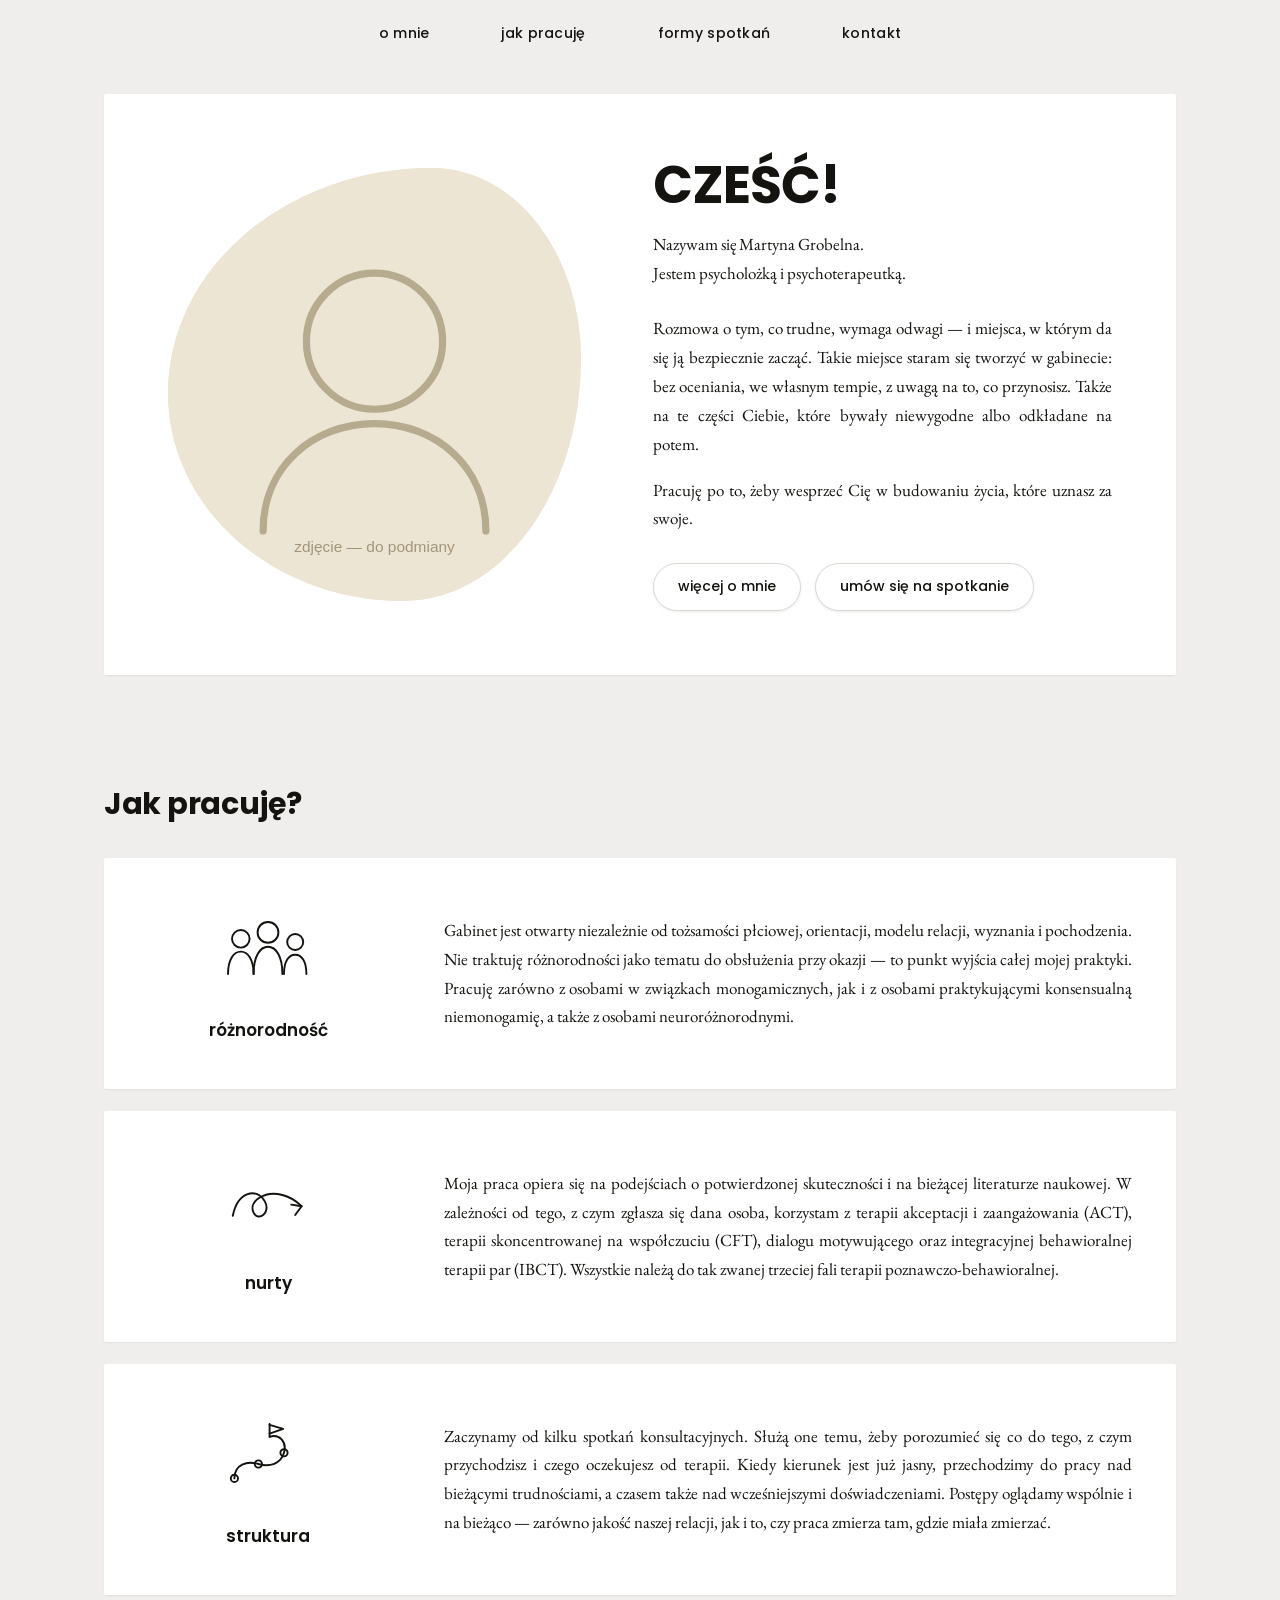
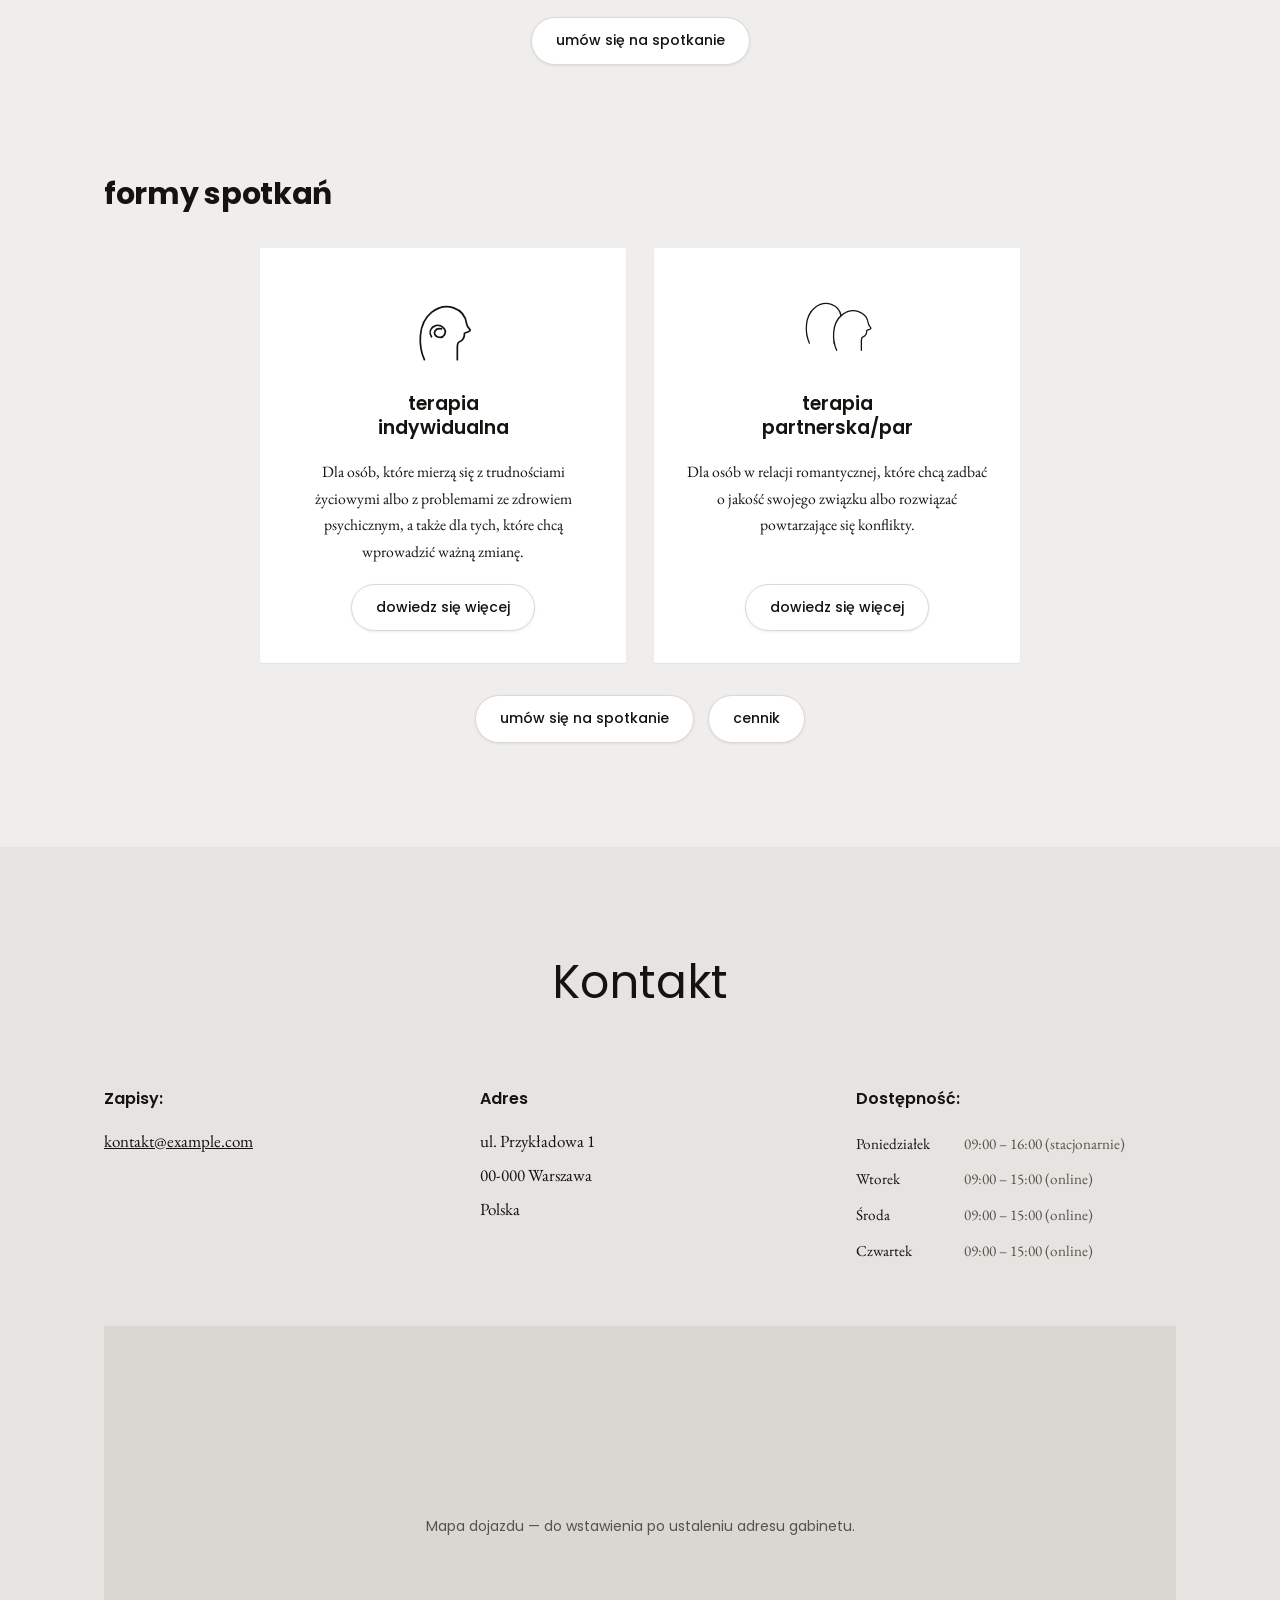
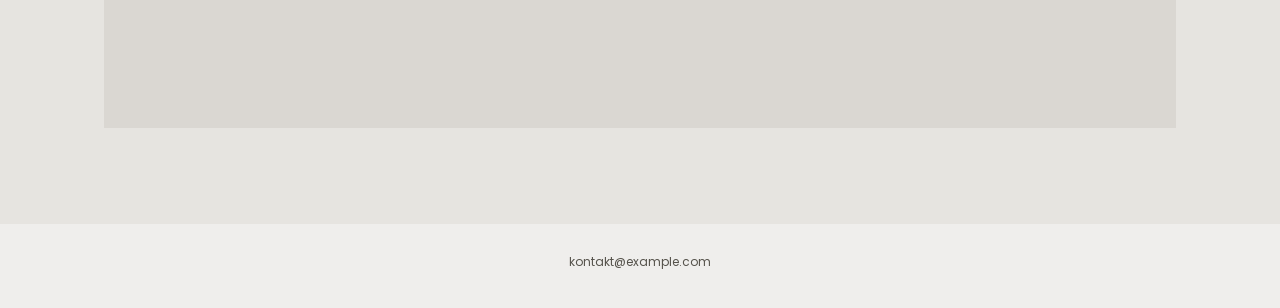
==== index.html @ 2f9db7d2 "Strona wizytówka gabinetu: szkielet na GitHub Pages Statyczny HTML i CSS, bez builda i bez zależnośc" ====
<!doctype html>
<html lang="pl">
<head>
<meta charset="utf-8">
<meta name="viewport" content="width=device-width, initial-scale=1">
<title>Martyna Grobelna — psychoterapia</title>
<meta name="description" content="Gabinet psychoterapii. Terapia indywidualna i terapia par — Warszawa oraz spotkania online.">
<meta property="og:type" content="website">
<meta property="og:title" content="Martyna Grobelna — psychoterapia">
<meta property="og:description" content="Terapia indywidualna i terapia par — stacjonarnie i online.">
<meta property="og:image" content="assets/portret.svg">
<meta property="og:locale" content="pl_PL">
<link rel="icon" href="assets/favicon.svg" type="image/svg+xml">
<link rel="stylesheet" href="assets/fonty.css">
<link rel="stylesheet" href="styl.css">
</head>
<body>

<a class="skip" href="#tresc">Przejdź do treści</a>

<header class="pasek">
  <nav class="pasek__wnetrze" aria-label="Główne">
    <ul class="menu">
      <li><a href="o-mnie.html">o mnie</a></li>
      <li><a href="#jak-pracuje">jak pracuję</a></li>
      <li><a href="#formy-spotkan">formy spotkań</a></li>
      <li><a href="#kontakt">kontakt</a></li>
    </ul>
  </nav>
</header>

<main id="tresc">

  <!-- ====================== HERO ====================== -->
  <div class="obszar">
    <section class="karta hero">
      <div class="hero__portret">
        <!-- ZDJĘCIE: podmień assets/portret.svg na assets/portret.jpg i popraw ścieżkę. -->
        <img src="assets/portret.svg" alt="Portret — Martyna Grobelna" width="400" height="420">
      </div>
      <div>
        <h1 class="hero__tytul">CZEŚĆ!</h1>
        <!-- TEKST ZASTĘPCZY — do podmiany na własny. -->
        <p class="hero__lead">
          Nazywam się Martyna Grobelna.<br>
          Jestem psycholożką i psychoterapeutką.
        </p>
        <div class="proza">
          <p>
            Rozmowa o tym, co trudne, wymaga odwagi — i miejsca, w którym da się ją
            bezpiecznie zacząć. Takie miejsce staram się tworzyć w gabinecie: bez
            oceniania, we własnym tempie, z uwagą na to, co przynosisz. Także na te
            części Ciebie, które bywały niewygodne albo odkładane na potem.
          </p>
          <p>
            Pracuję po to, żeby wesprzeć Cię w budowaniu życia, które uznasz za swoje.
          </p>
        </div>
        <div class="przyciski">
          <a class="przycisk" href="o-mnie.html">więcej o mnie</a>
          <a class="przycisk" href="#kontakt">umów się na spotkanie</a>
        </div>
      </div>
    </section>
  </div>

  <!-- ====================== JAK PRACUJĘ ====================== -->
  <section class="sekcja obszar" id="jak-pracuje">
    <h2 class="sekcja__tytul">Jak pracuję?</h2>

    <article class="karta filar">
      <div class="filar__godlo">
        <svg viewBox="0 0 120 120" fill="none" stroke="currentColor" stroke-width="2.4"
             stroke-linecap="round" stroke-linejoin="round" aria-hidden="true">
          <circle cx="26" cy="46" r="11"/>
          <path d="M10 90C10 72 17 62 26 62s16 10 16 28"/>
          <circle cx="60" cy="38" r="13"/>
          <path d="M42 90C42 68 50 56 60 56s18 12 18 34"/>
          <circle cx="94" cy="50" r="10"/>
          <path d="M80 90C80 74 86 66 94 66s14 8 14 24"/>
        </svg>
        <span class="filar__nazwa">różnorodność</span>
      </div>
      <div class="proza">
        <!-- TEKST ZASTĘPCZY. -->
        <p>
          Gabinet jest otwarty niezależnie od tożsamości płciowej, orientacji,
          modelu relacji, wyznania i pochodzenia. Nie traktuję różnorodności jako
          tematu do obsłużenia przy okazji — to punkt wyjścia całej mojej praktyki.
          Pracuję zarówno z osobami w związkach monogamicznych, jak i z osobami
          praktykującymi konsensualną niemonogamię, a także z osobami
          neuroróżnorodnymi.
        </p>
      </div>
    </article>

    <article class="karta filar">
      <div class="filar__godlo">
        <svg viewBox="0 0 120 120" fill="none" stroke="currentColor" stroke-width="2.4"
             stroke-linecap="round" stroke-linejoin="round" aria-hidden="true">
          <path d="M16 76C22 46 46 40 56 58c8 14-8 26-14 14-7-14 14-28 36-22 12 3 18 8 24 14"/>
          <path d="M102 64 89 62M102 64l-8 11"/>
        </svg>
        <span class="filar__nazwa">nurty</span>
      </div>
      <div class="proza">
        <!-- TEKST ZASTĘPCZY. -->
        <p>
          Moja praca opiera się na podejściach o potwierdzonej skuteczności i na
          bieżącej literaturze naukowej. W zależności od tego, z czym zgłasza się
          dana osoba, korzystam z terapii akceptacji i zaangażowania (ACT), terapii
          skoncentrowanej na współczuciu (CFT), dialogu motywującego oraz
          integracyjnej behawioralnej terapii par (IBCT). Wszystkie należą do tak
          zwanej trzeciej fali terapii poznawczo-behawioralnej.
        </p>
      </div>
    </article>

    <article class="karta filar">
      <div class="filar__godlo">
        <svg viewBox="0 0 120 120" fill="none" stroke="currentColor" stroke-width="2.4"
             stroke-linecap="round" stroke-linejoin="round" aria-hidden="true">
          <path d="M18 88c0-18 16-22 30-18s28 0 32-14c4-14-6-24-18-20"/>
          <circle cx="18" cy="88" r="4.5"/>
          <circle cx="48" cy="70" r="4.5"/>
          <circle cx="80" cy="56" r="4.5"/>
          <path d="M62 36V20"/>
          <path d="M62 21l17 5-17 6"/>
        </svg>
        <span class="filar__nazwa">struktura</span>
      </div>
      <div class="proza">
        <!-- TEKST ZASTĘPCZY. -->
        <p>
          Zaczynamy od kilku spotkań konsultacyjnych. Służą one temu, żeby
          porozumieć się co do tego, z czym przychodzisz i czego oczekujesz od
          terapii. Kiedy kierunek jest już jasny, przechodzimy do pracy nad
          bieżącymi trudnościami, a czasem także nad wcześniejszymi
          doświadczeniami. Postępy oglądamy wspólnie i na bieżąco — zarówno jakość
          naszej relacji, jak i to, czy praca zmierza tam, gdzie miała zmierzać.
        </p>
      </div>
    </article>

    <div class="przyciski przyciski--srodek">
      <a class="przycisk" href="#kontakt">umów się na spotkanie</a>
    </div>
  </section>

  <!-- ====================== FORMY SPOTKAŃ ====================== -->
  <section class="sekcja obszar" id="formy-spotkan">
    <h2 class="sekcja__tytul">formy spotkań</h2>

    <div class="formy">
      <article class="karta forma">
        <svg viewBox="0 0 120 120" fill="none" stroke="currentColor" stroke-width="2.4"
             stroke-linecap="round" stroke-linejoin="round" aria-hidden="true">
          <path d="M34 100c-8-18-10-50 10-66s46-6 49 16c1 6 5 7 5 9s-6 3-8 4c0 6-2 10-7 12-3 1-3 4-3 8v17"/>
          <path d="M44 68c-7-11 7-21 16-13 7 6 1 17-8 13-7-3-4-13 6-11"/>
        </svg>
        <h3 class="forma__nazwa">terapia<br>indywidualna</h3>
        <!-- TEKST ZASTĘPCZY. -->
        <p>
          Dla osób, które mierzą się z trudnościami życiowymi albo z problemami
          ze zdrowiem psychicznym, a także dla tych, które chcą wprowadzić ważną
          zmianę.
        </p>
        <a class="przycisk" href="terapia-indywidualna.html">dowiedz się więcej</a>
      </article>

      <article class="karta forma">
        <svg viewBox="0 0 120 120" fill="none" stroke="currentColor" stroke-width="2.4"
             stroke-linecap="round" stroke-linejoin="round" aria-hidden="true">
          <g transform="translate(-4,2) scale(.75)">
            <path d="M34 100c-8-18-10-50 10-66s46-6 49 16c1 6 5 7 5 9s-6 3-8 4c0 6-2 10-7 12-3 1-3 4-3 8v17"/>
          </g>
          <g transform="translate(34,12) scale(.75)">
            <path d="M34 100c-8-18-10-50 10-66s46-6 49 16c1 6 5 7 5 9s-6 3-8 4c0 6-2 10-7 12-3 1-3 4-3 8v17" fill="var(--karta)"/>
          </g>
        </svg>
        <h3 class="forma__nazwa">terapia<br>partnerska/par</h3>
        <!-- TEKST ZASTĘPCZY. -->
        <p>
          Dla osób w relacji romantycznej, które chcą zadbać o jakość swojego
          związku albo rozwiązać powtarzające się konflikty.
        </p>
        <a class="przycisk" href="terapia-partnerska.html">dowiedz się więcej</a>
      </article>
    </div>

    <div class="przyciski przyciski--srodek" style="margin-top:32px">
      <a class="przycisk" href="#kontakt">umów się na spotkanie</a>
      <a class="przycisk" href="cennik.html">cennik</a>
    </div>
  </section>

  <!-- ====================== KONTAKT ====================== -->
  <section class="kontakt" id="kontakt">
    <div class="obszar">
      <h2 class="kontakt__tytul">Kontakt</h2>

      <div class="kontakt__siatka">
        <div class="kontakt__blok">
          <h3 class="kontakt__naglowek">Zapisy:</h3>
          <!-- DANE ZASTĘPCZE — podmień adres. -->
          <p><a href="mailto:kontakt@example.com">kontakt@example.com</a></p>
        </div>

        <div class="kontakt__blok">
          <h3 class="kontakt__naglowek">Adres</h3>
          <!-- DANE ZASTĘPCZE — podmień adres gabinetu. -->
          <p>ul. Przykładowa 1</p>
          <p>00-000 Warszawa</p>
          <p>Polska</p>
        </div>

        <div class="kontakt__blok">
          <h3 class="kontakt__naglowek">Dostępność:</h3>
          <!-- DANE ZASTĘPCZE — podmień godziny. -->
          <table class="godziny">
            <tbody>
              <tr><th scope="row">Poniedziałek</th><td>09:00 – 16:00 (stacjonarnie)</td></tr>
              <tr><th scope="row">Wtorek</th><td>09:00 – 15:00 (online)</td></tr>
              <tr><th scope="row">Środa</th><td>09:00 – 15:00 (online)</td></tr>
              <tr><th scope="row">Czwartek</th><td>09:00 – 15:00 (online)</td></tr>
            </tbody>
          </table>
        </div>
      </div>

      <!--
        MAPA. Świadomie pusta: osadzenie Google Maps wciąga skrypty śledzące
        i wymaga prawdziwego adresu. Gdy adres będzie znany, wstaw tutaj iframe
        z „Udostępnij → Umieść mapę" i skasuj zastępczy tekst poniżej.
      -->
      <div class="mapa">Mapa dojazdu — do wstawienia po ustaleniu adresu gabinetu.</div>
    </div>
  </section>

</main>

<footer class="stopka">
  <a href="mailto:kontakt@example.com">kontakt@example.com</a>
</footer>

</body>
</html>
---- assets/fonty.css ----
/* ==========================================================================
   Kroje pisma serwowane z tego repozytorium, nie z CDN-u Google.
   Powód: wczytanie fontu z fonts.gstatic.com wysyła adres IP każdej osoby
   odwiedzającej stronę na serwery Google — przy stronie gabinetu
   psychoterapii to zbędne przetwarzanie danych.

   Plik jest GENEROWANY. Żeby odświeżyć kroje, uruchom ponownie skrypt
   opisany w README (sekcja „Kroje pisma"). Ręcznych zmian nie wprowadzaj.

   Licencja obu rodzin: SIL Open Font License 1.1 — wolno je hostować
   u siebie, także komercyjnie.
   ========================================================================== */

/* EB Garamond 400 kursywa — latin-ext */
@font-face {
  font-family: "EB Garamond";
  font-style: italic;
  font-weight: 400;
  font-display: swap;
  src: url("fonty/eb-garamond-400-italic-latin-ext.woff2") format("woff2");
  unicode-range: U+0100-02BA, U+02BD-02C5, U+02C7-02CC, U+02CE-02D7, U+02DD-02FF, U+0304, U+0308, U+0329, U+1D00-1DBF, U+1E00-1E9F, U+1EF2-1EFF, U+2020, U+20A0-20AB, U+20AD-20C0, U+2113, U+2C60-2C7F, U+A720-A7FF;
}

/* EB Garamond 400 kursywa — latin */
@font-face {
  font-family: "EB Garamond";
  font-style: italic;
  font-weight: 400;
  font-display: swap;
  src: url("fonty/eb-garamond-400-italic-latin.woff2") format("woff2");
  unicode-range: U+0000-00FF, U+0131, U+0152-0153, U+02BB-02BC, U+02C6, U+02DA, U+02DC, U+0304, U+0308, U+0329, U+2000-206F, U+20AC, U+2122, U+2191, U+2193, U+2212, U+2215, U+FEFF, U+FFFD;
}

/* EB Garamond 400 — latin-ext */
@font-face {
  font-family: "EB Garamond";
  font-style: normal;
  font-weight: 400;
  font-display: swap;
  src: url("fonty/eb-garamond-400-latin-ext.woff2") format("woff2");
  unicode-range: U+0100-02BA, U+02BD-02C5, U+02C7-02CC, U+02CE-02D7, U+02DD-02FF, U+0304, U+0308, U+0329, U+1D00-1DBF, U+1E00-1E9F, U+1EF2-1EFF, U+2020, U+20A0-20AB, U+20AD-20C0, U+2113, U+2C60-2C7F, U+A720-A7FF;
}

/* EB Garamond 400 — latin */
@font-face {
  font-family: "EB Garamond";
  font-style: normal;
  font-weight: 400;
  font-display: swap;
  src: url("fonty/eb-garamond-400-latin.woff2") format("woff2");
  unicode-range: U+0000-00FF, U+0131, U+0152-0153, U+02BB-02BC, U+02C6, U+02DA, U+02DC, U+0304, U+0308, U+0329, U+2000-206F, U+20AC, U+2122, U+2191, U+2193, U+2212, U+2215, U+FEFF, U+FFFD;
}

/* EB Garamond 500 — latin-ext */
@font-face {
  font-family: "EB Garamond";
  font-style: normal;
  font-weight: 500;
  font-display: swap;
  src: url("fonty/eb-garamond-500-latin-ext.woff2") format("woff2");
  unicode-range: U+0100-02BA, U+02BD-02C5, U+02C7-02CC, U+02CE-02D7, U+02DD-02FF, U+0304, U+0308, U+0329, U+1D00-1DBF, U+1E00-1E9F, U+1EF2-1EFF, U+2020, U+20A0-20AB, U+20AD-20C0, U+2113, U+2C60-2C7F, U+A720-A7FF;
}

/* EB Garamond 500 — latin */
@font-face {
  font-family: "EB Garamond";
  font-style: normal;
  font-weight: 500;
  font-display: swap;
  src: url("fonty/eb-garamond-500-latin.woff2") format("woff2");
  unicode-range: U+0000-00FF, U+0131, U+0152-0153, U+02BB-02BC, U+02C6, U+02DA, U+02DC, U+0304, U+0308, U+0329, U+2000-206F, U+20AC, U+2122, U+2191, U+2193, U+2212, U+2215, U+FEFF, U+FFFD;
}

/* Poppins 400 — latin-ext */
@font-face {
  font-family: "Poppins";
  font-style: normal;
  font-weight: 400;
  font-display: swap;
  src: url("fonty/poppins-400-latin-ext.woff2") format("woff2");
  unicode-range: U+0100-02BA, U+02BD-02C5, U+02C7-02CC, U+02CE-02D7, U+02DD-02FF, U+0304, U+0308, U+0329, U+1D00-1DBF, U+1E00-1E9F, U+1EF2-1EFF, U+2020, U+20A0-20AB, U+20AD-20C0, U+2113, U+2C60-2C7F, U+A720-A7FF;
}

/* Poppins 400 — latin */
@font-face {
  font-family: "Poppins";
  font-style: normal;
  font-weight: 400;
  font-display: swap;
  src: url("fonty/poppins-400-latin.woff2") format("woff2");
  unicode-range: U+0000-00FF, U+0131, U+0152-0153, U+02BB-02BC, U+02C6, U+02DA, U+02DC, U+0304, U+0308, U+0329, U+2000-206F, U+20AC, U+2122, U+2191, U+2193, U+2212, U+2215, U+FEFF, U+FFFD;
}

/* Poppins 500 — latin-ext */
@font-face {
  font-family: "Poppins";
  font-style: normal;
  font-weight: 500;
  font-display: swap;
  src: url("fonty/poppins-500-latin-ext.woff2") format("woff2");
  unicode-range: U+0100-02BA, U+02BD-02C5, U+02C7-02CC, U+02CE-02D7, U+02DD-02FF, U+0304, U+0308, U+0329, U+1D00-1DBF, U+1E00-1E9F, U+1EF2-1EFF, U+2020, U+20A0-20AB, U+20AD-20C0, U+2113, U+2C60-2C7F, U+A720-A7FF;
}

/* Poppins 500 — latin */
@font-face {
  font-family: "Poppins";
  font-style: normal;
  font-weight: 500;
  font-display: swap;
  src: url("fonty/poppins-500-latin.woff2") format("woff2");
  unicode-range: U+0000-00FF, U+0131, U+0152-0153, U+02BB-02BC, U+02C6, U+02DA, U+02DC, U+0304, U+0308, U+0329, U+2000-206F, U+20AC, U+2122, U+2191, U+2193, U+2212, U+2215, U+FEFF, U+FFFD;
}

/* Poppins 600 — latin-ext */
@font-face {
  font-family: "Poppins";
  font-style: normal;
  font-weight: 600;
  font-display: swap;
  src: url("fonty/poppins-600-latin-ext.woff2") format("woff2");
  unicode-range: U+0100-02BA, U+02BD-02C5, U+02C7-02CC, U+02CE-02D7, U+02DD-02FF, U+0304, U+0308, U+0329, U+1D00-1DBF, U+1E00-1E9F, U+1EF2-1EFF, U+2020, U+20A0-20AB, U+20AD-20C0, U+2113, U+2C60-2C7F, U+A720-A7FF;
}

/* Poppins 600 — latin */
@font-face {
  font-family: "Poppins";
  font-style: normal;
  font-weight: 600;
  font-display: swap;
  src: url("fonty/poppins-600-latin.woff2") format("woff2");
  unicode-range: U+0000-00FF, U+0131, U+0152-0153, U+02BB-02BC, U+02C6, U+02DA, U+02DC, U+0304, U+0308, U+0329, U+2000-206F, U+20AC, U+2122, U+2191, U+2193, U+2212, U+2215, U+FEFF, U+FFFD;
}

/* Poppins 700 — latin-ext */
@font-face {
  font-family: "Poppins";
  font-style: normal;
  font-weight: 700;
  font-display: swap;
  src: url("fonty/poppins-700-latin-ext.woff2") format("woff2");
  unicode-range: U+0100-02BA, U+02BD-02C5, U+02C7-02CC, U+02CE-02D7, U+02DD-02FF, U+0304, U+0308, U+0329, U+1D00-1DBF, U+1E00-1E9F, U+1EF2-1EFF, U+2020, U+20A0-20AB, U+20AD-20C0, U+2113, U+2C60-2C7F, U+A720-A7FF;
}

/* Poppins 700 — latin */
@font-face {
  font-family: "Poppins";
  font-style: normal;
  font-weight: 700;
  font-display: swap;
  src: url("fonty/poppins-700-latin.woff2") format("woff2");
  unicode-range: U+0000-00FF, U+0131, U+0152-0153, U+02BB-02BC, U+02C6, U+02DA, U+02DC, U+0304, U+0308, U+0329, U+2000-206F, U+20AC, U+2122, U+2191, U+2193, U+2212, U+2215, U+FEFF, U+FFFD;
}
---- styl.css ----
/* ==========================================================================
   Strona gabinetu — jeden arkusz stylów dla wszystkich podstron.
   Kolory, odstępy i kroje siedzą w zmiennych na :root — podmiana motywu
   to zmiana kilku linii u góry pliku, bez szukania po całości.
   ========================================================================== */

:root {
  --tlo: #efeeec;
  --tlo-ciemniejsze: #e6e4e0;
  --karta: #ffffff;
  --tekst: #14130f;
  --tekst-miekki: #56534c;
  --kreska: #dcd9d3;
  --portret-tlo: #ece5d4;

  --szer-tresci: 1120px;
  --promien: 2px;
  --cien: 0 1px 2px rgba(20, 19, 15, .06);

  --naglowki: "Poppins", "Segoe UI", system-ui, sans-serif;
  --proza: "EB Garamond", Georgia, "Times New Roman", serif;
}

*, *::before, *::after { box-sizing: border-box; }

html { scroll-behavior: smooth; }
@media (prefers-reduced-motion: reduce) {
  html { scroll-behavior: auto; }
}

body {
  margin: 0;
  background: var(--tlo);
  color: var(--tekst);
  font-family: var(--proza);
  font-size: 17px;
  line-height: 1.7;
  -webkit-font-smoothing: antialiased;
}

img { max-width: 100%; display: block; }

a { color: inherit; }

/* Widoczny focus — obowiązkowy, bo cała nawigacja jest klikalna klawiaturą. */
a:focus-visible,
button:focus-visible {
  outline: 2px solid var(--tekst);
  outline-offset: 3px;
}

/* Skok do treści dla czytników i klawiatury. */
.skip {
  position: absolute;
  left: -9999px;
  top: 0;
  background: var(--karta);
  padding: 10px 16px;
  font-family: var(--naglowki);
  font-size: 14px;
  z-index: 100;
}
.skip:focus { left: 8px; top: 8px; }

/* ---------- pasek górny ---------- */

.pasek {
  position: sticky;
  top: 0;
  z-index: 50;
  background: rgba(239, 238, 236, .92);
  backdrop-filter: blur(8px);
  border-bottom: 1px solid transparent;
}

.pasek__wnetrze {
  max-width: var(--szer-tresci);
  margin: 0 auto;
  padding: 18px 24px;
  display: flex;
  justify-content: center;
}

.menu {
  display: flex;
  flex-wrap: wrap;
  justify-content: center;
  gap: clamp(20px, 6vw, 72px);
  list-style: none;
  margin: 0;
  padding: 0;
}

.menu a {
  font-family: var(--naglowki);
  font-size: 14px;
  font-weight: 500;
  letter-spacing: .02em;
  text-decoration: none;
  padding-bottom: 2px;
  border-bottom: 1px solid transparent;
  transition: border-color .15s ease;
}

.menu a:hover { border-bottom-color: var(--tekst); }
.menu a[aria-current="page"] { border-bottom-color: var(--tekst); }

/* ---------- wspólne ---------- */

.obszar {
  max-width: var(--szer-tresci);
  margin: 0 auto;
  padding: 0 24px;
}

.sekcja { margin: clamp(56px, 9vw, 104px) auto; }

/* Cel kotwicy schodzi spod przyklejonego paska — bez tego klik w menu
   chowa nagłówek sekcji pod paskiem. */
[id] { scroll-margin-top: 84px; }

.sekcja__tytul {
  font-family: var(--naglowki);
  font-size: clamp(22px, 3.4vw, 30px);
  font-weight: 700;
  letter-spacing: -.01em;
  margin: 0 0 28px;
}

.karta {
  background: var(--karta);
  border-radius: var(--promien);
  box-shadow: var(--cien);
}

.proza { text-align: justify; hyphens: auto; }
.proza p { margin: 0 0 1em; }
.proza p:last-child { margin-bottom: 0; }

/* ---------- przyciski ---------- */

.przyciski {
  display: flex;
  flex-wrap: wrap;
  gap: 14px;
}
.przyciski--srodek { justify-content: center; }

.przycisk {
  display: inline-block;
  font-family: var(--naglowki);
  font-size: 14px;
  font-weight: 500;
  text-decoration: none;
  padding: 11px 24px;
  border: 1px solid var(--kreska);
  border-radius: 999px;
  background: var(--karta);
  box-shadow: 0 1px 3px rgba(20, 19, 15, .08);
  transition: background .15s ease, border-color .15s ease, transform .15s ease;
}

.przycisk:hover {
  background: var(--tekst);
  border-color: var(--tekst);
  color: var(--karta);
}

@media (prefers-reduced-motion: no-preference) {
  .przycisk:active { transform: translateY(1px); }
}

/* ---------- hero ---------- */

.hero {
  margin-top: 28px;
  padding: clamp(32px, 5vw, 64px);
  display: grid;
  grid-template-columns: minmax(0, 0.9fr) minmax(0, 1fr);
  gap: clamp(32px, 6vw, 72px);
  align-items: center;
}

.hero__portret {
  /* Organiczny kształt („blob") — cztery promienie na oś poziomą i pionową. */
  background: var(--portret-tlo);
  border-radius: 64% 36% 43% 57% / 52% 44% 56% 48%;
  overflow: hidden;
  aspect-ratio: 1 / 1.05;
}

.hero__portret img {
  width: 100%;
  height: 100%;
  object-fit: cover;
}

.hero__tytul {
  font-family: var(--naglowki);
  font-size: clamp(34px, 5.4vw, 52px);
  font-weight: 700;
  letter-spacing: -.02em;
  line-height: 1.05;
  margin: 0 0 18px;
}

.hero__lead {
  font-size: 1.06rem;
  margin: 0 0 26px;
}

.hero .przyciski { margin-top: 30px; }

/* ---------- „jak pracuję" — szerokie karty poziome ---------- */

.filar {
  display: grid;
  grid-template-columns: 240px minmax(0, 1fr);
  gap: clamp(24px, 5vw, 56px);
  align-items: center;
  padding: clamp(28px, 4vw, 44px);
  margin-bottom: 22px;
}

.filar__godlo {
  display: flex;
  flex-direction: column;
  align-items: center;
  gap: 18px;
  text-align: center;
}

.filar__godlo svg { width: 96px; height: 96px; }

.filar__nazwa {
  font-family: var(--naglowki);
  font-size: 17px;
  font-weight: 600;
}

/* ---------- „formy spotkań" — dwie karty pionowe ---------- */

.formy {
  display: grid;
  grid-template-columns: repeat(2, minmax(0, 1fr));
  gap: 28px;
  max-width: 760px;
  margin: 0 auto;
}

.forma {
  padding: 40px 32px 32px;
  text-align: center;
  display: flex;
  flex-direction: column;
  align-items: center;
  gap: 18px;
}

.forma svg { width: 86px; height: 86px; }

.forma__nazwa {
  font-family: var(--naglowki);
  font-size: 19px;
  font-weight: 600;
  line-height: 1.3;
  margin: 0;
}

.forma p { margin: 0; font-size: .98rem; }
.forma .przycisk { margin-top: auto; }

/* ---------- kontakt ---------- */

.kontakt {
  background: var(--tlo-ciemniejsze);
  padding: clamp(56px, 8vw, 96px) 0;
  margin-top: clamp(56px, 9vw, 104px);
}

.kontakt__tytul {
  font-family: var(--naglowki);
  font-size: clamp(30px, 5vw, 46px);
  font-weight: 400;
  text-align: center;
  margin: 0 0 clamp(36px, 6vw, 64px);
}

.kontakt__siatka {
  display: grid;
  grid-template-columns: repeat(3, minmax(0, 1fr));
  gap: clamp(28px, 5vw, 56px);
}

.kontakt__naglowek {
  font-family: var(--naglowki);
  font-size: 16px;
  font-weight: 600;
  margin: 0 0 14px;
}

.kontakt__blok p { margin: 0 0 .3em; }

.godziny {
  width: 100%;
  border-collapse: collapse;
  font-size: .95rem;
}
.godziny th,
.godziny td {
  text-align: left;
  font-weight: 400;
  padding: 5px 0;
  vertical-align: top;
}
.godziny td { color: var(--tekst-miekki); padding-left: 12px; }

.mapa {
  margin-top: clamp(36px, 6vw, 56px);
  aspect-ratio: 16 / 6;
  background: #dad7d2;
  display: flex;
  align-items: center;
  justify-content: center;
  font-family: var(--naglowki);
  font-size: 14px;
  color: var(--tekst-miekki);
  text-align: center;
  padding: 24px;
}
.mapa iframe { width: 100%; height: 100%; border: 0; display: block; }

/* ---------- stopka ---------- */

.stopka {
  padding: 28px 24px 36px;
  text-align: center;
  font-family: var(--naglowki);
  font-size: 12px;
  color: var(--tekst-miekki);
}
.stopka a { text-decoration: none; }
.stopka a:hover { text-decoration: underline; }

/* ---------- podstrony ---------- */

.strona {
  margin-top: 28px;
  padding: clamp(32px, 5vw, 64px);
}

.strona__tytul {
  font-family: var(--naglowki);
  font-size: clamp(28px, 4.6vw, 42px);
  font-weight: 700;
  letter-spacing: -.02em;
  margin: 0 0 8px;
}

.strona__nadtytul {
  font-family: var(--naglowki);
  font-size: 13px;
  letter-spacing: .12em;
  text-transform: uppercase;
  color: var(--tekst-miekki);
  margin: 0 0 14px;
}

.strona__tresc { max-width: 62ch; margin-top: 28px; }

.strona__tresc h2 {
  font-family: var(--naglowki);
  font-size: 20px;
  font-weight: 600;
  margin: 36px 0 12px;
}

.strona__tresc ul { padding-left: 1.1em; margin: 0 0 1em; }
.strona__tresc li { margin-bottom: .4em; }

/* Cennik: pozycja i kwota rozstrzelone do krawędzi, spięte kropkowaną linią. */
.cennik { list-style: none; padding: 0; margin: 0; max-width: 62ch; }

.cennik li {
  display: flex;
  align-items: baseline;
  gap: 12px;
  padding: 14px 0;
  border-bottom: 1px solid var(--kreska);
}
.cennik li:last-child { border-bottom: 0; }

.cennik__nazwa { flex: 0 1 auto; }
.cennik__kropki { flex: 1 1 auto; border-bottom: 1px dotted var(--kreska); }
.cennik__kwota { font-family: var(--naglowki); font-size: 15px; font-weight: 600; white-space: nowrap; }

.uwaga {
  margin-top: 28px;
  font-size: .95rem;
  color: var(--tekst-miekki);
}

/* ---------- telefon i tablet ---------- */

@media (max-width: 900px) {
  .hero { grid-template-columns: 1fr; }
  .hero__portret { max-width: 340px; margin: 0 auto; }
  .hero .przyciski { justify-content: center; }
  .hero__tytul, .hero__lead { text-align: center; }

  .filar { grid-template-columns: 1fr; }
  .filar__godlo { flex-direction: row; justify-content: center; }
  .filar__godlo svg { width: 64px; height: 64px; }

  .kontakt__siatka { grid-template-columns: 1fr; }
}

@media (max-width: 620px) {
  body { font-size: 16px; }
  .formy { grid-template-columns: 1fr; }
  .menu { gap: 18px 22px; }
  .proza { text-align: left; }
  .mapa { aspect-ratio: 4 / 3; }
}

/* ---------- druk ---------- */

@media print {
  .pasek, .przyciski, .mapa { display: none; }
  body { background: #fff; font-size: 11pt; }
  .karta, .hero, .strona { box-shadow: none; }
}
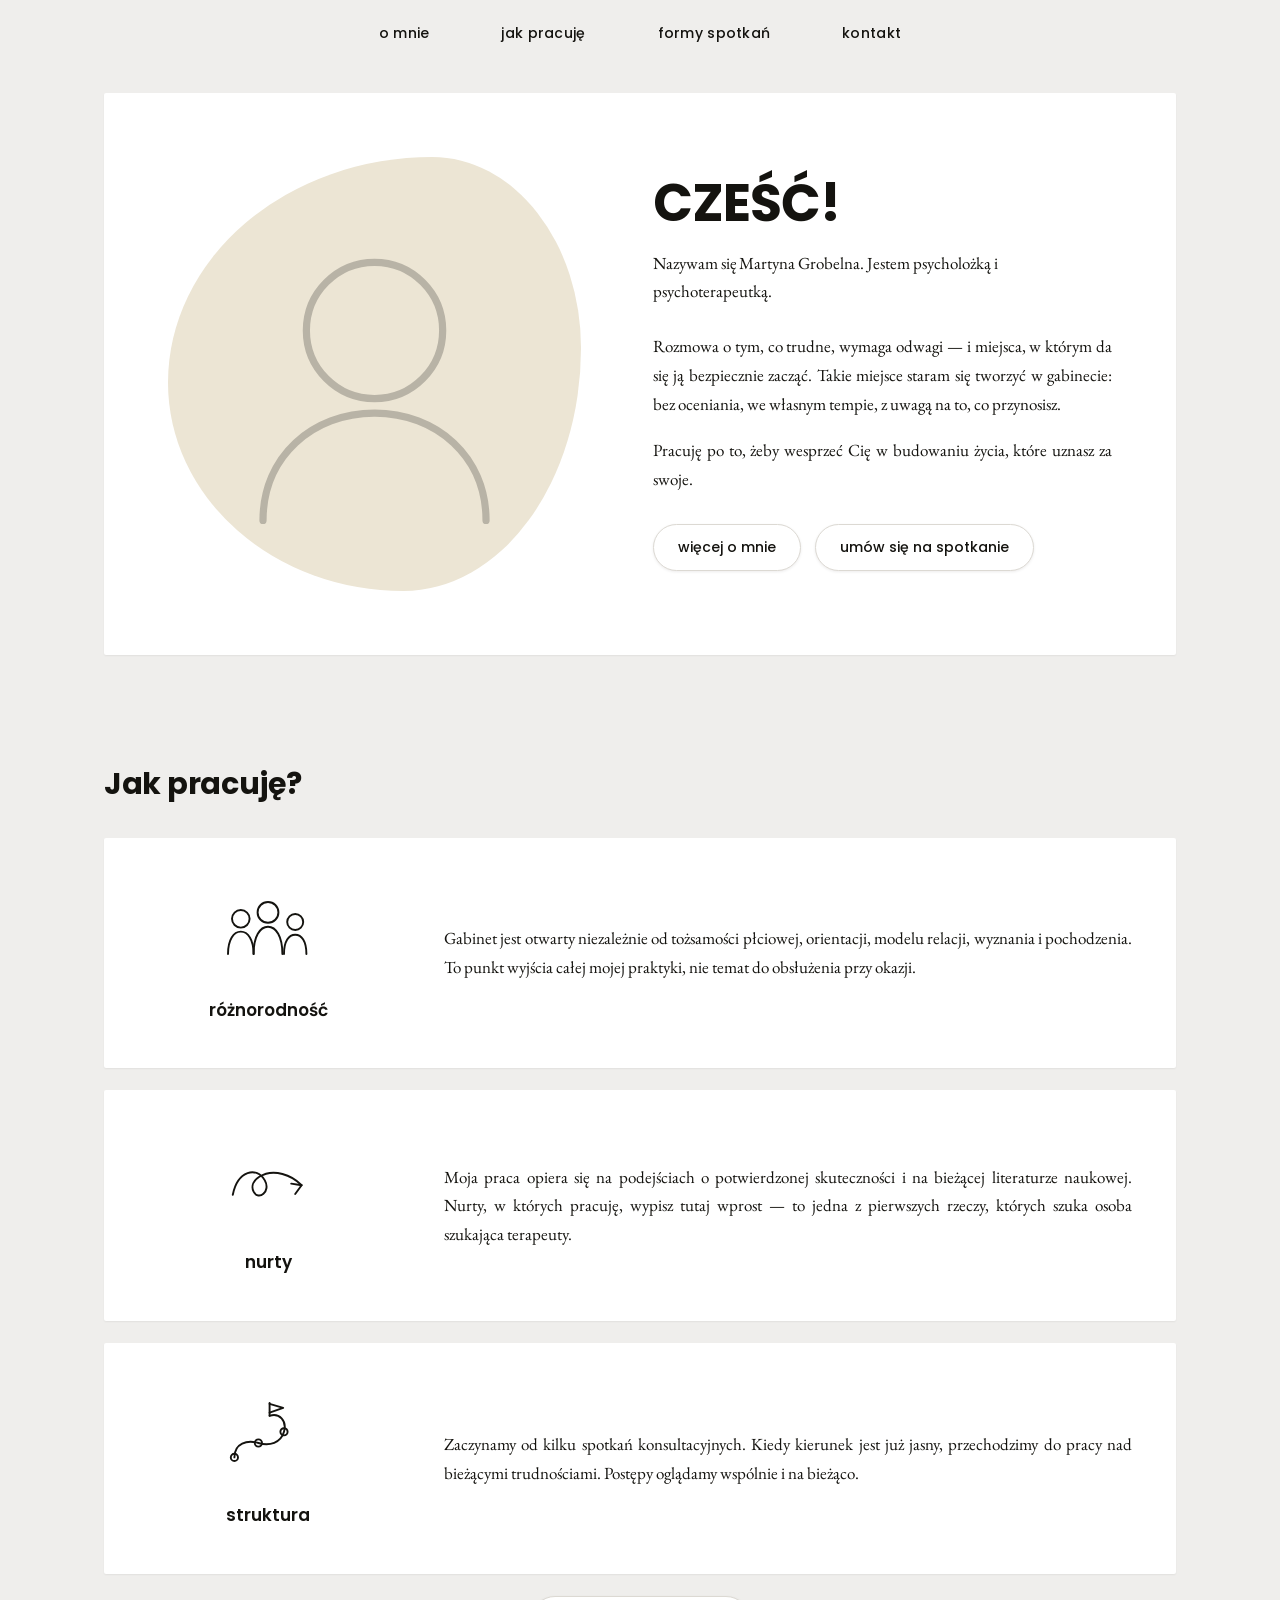
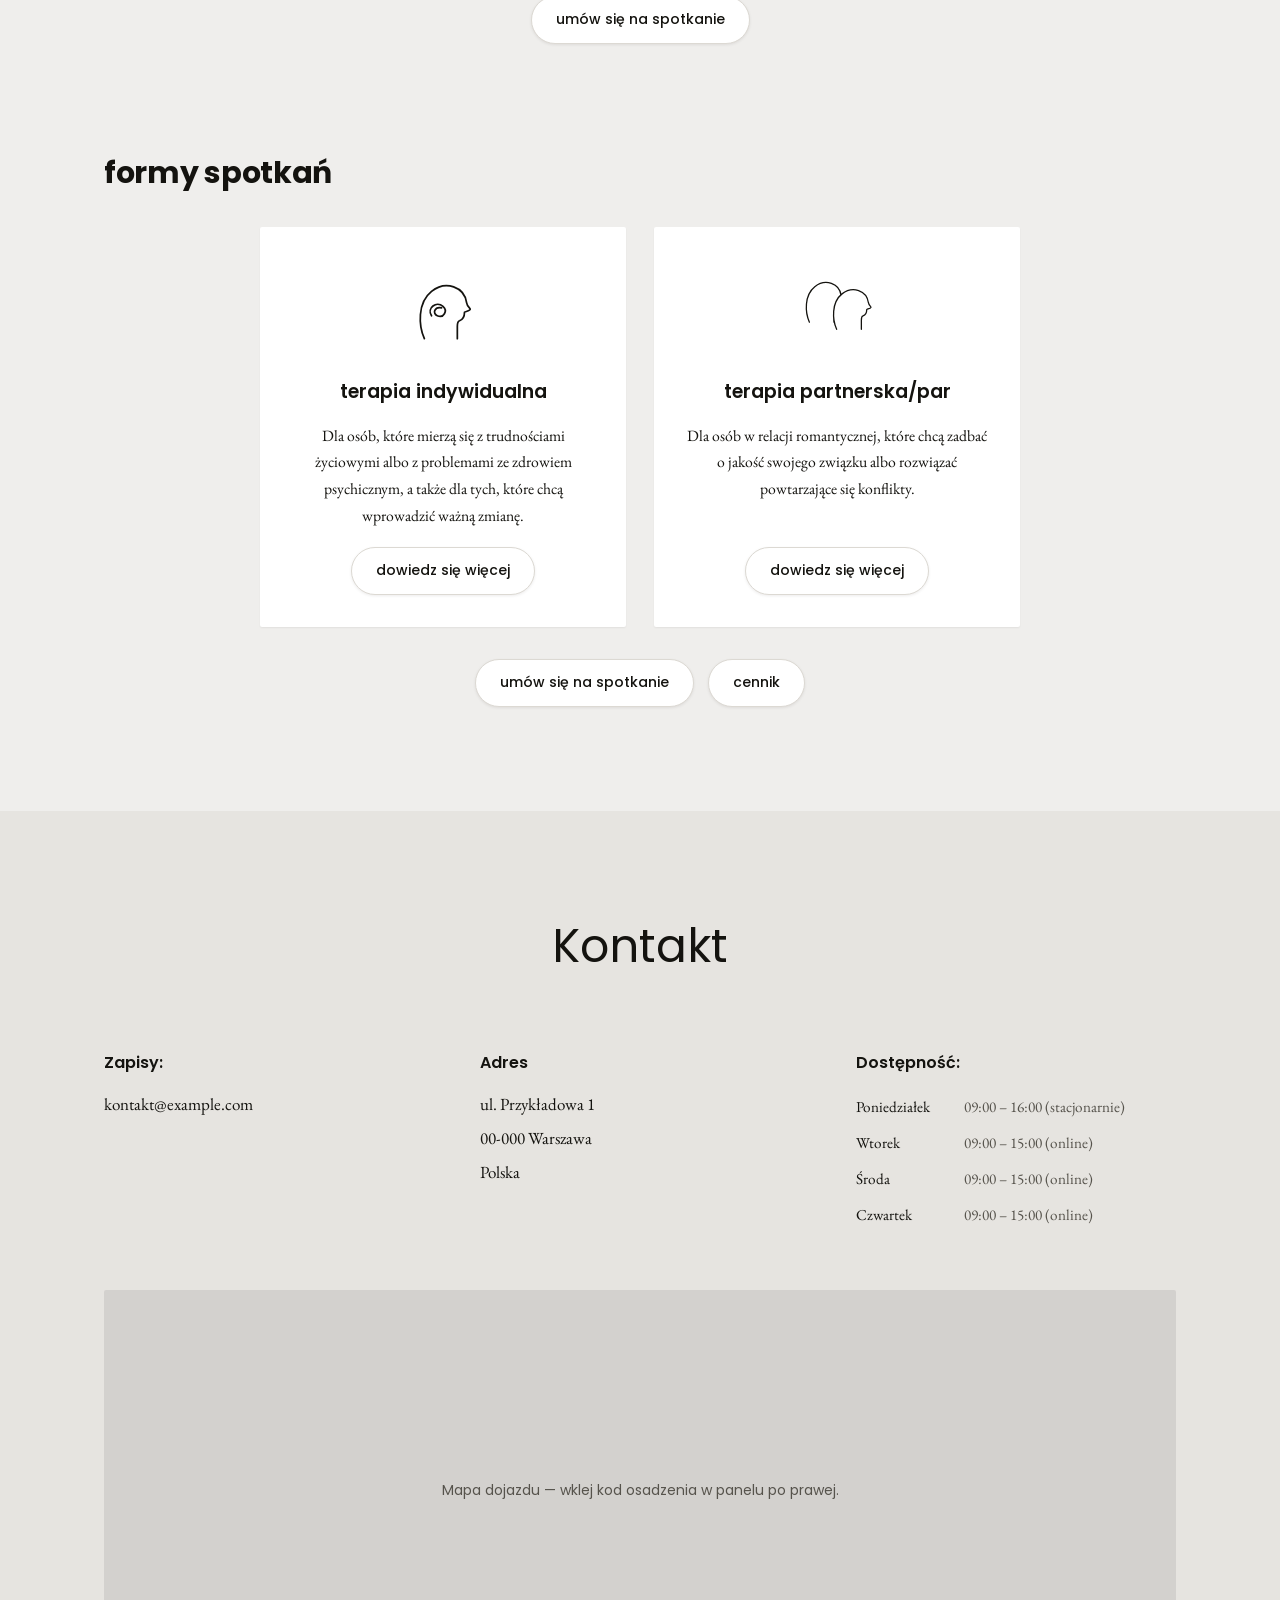
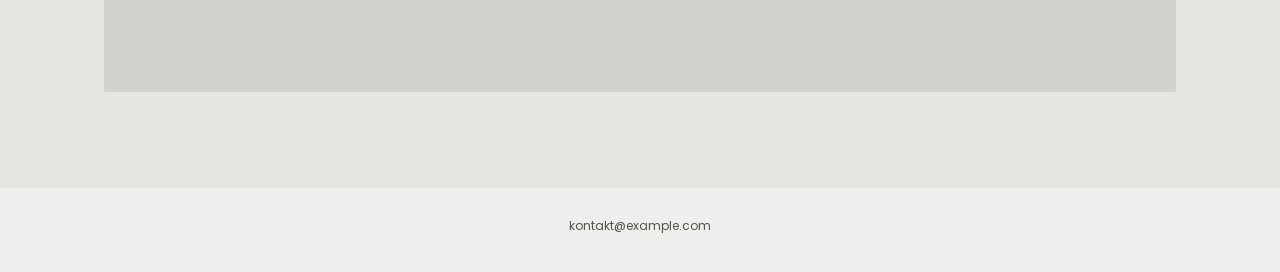
==== commit 482f586c: "Redaktor: swobodne płótno, kolory na sekcję i blok, pięć podstron Trzy rzeczy, o które prosił właści" ====
--- a/index.html
+++ b/index.html
@@ -4,244 +4,234 @@
 <meta charset="utf-8">
 <meta name="viewport" content="width=device-width, initial-scale=1">
 <title>Martyna Grobelna — psychoterapia</title>
-<meta name="description" content="Gabinet psychoterapii. Terapia indywidualna i terapia par — Warszawa oraz spotkania online.">
+<meta name="description" content="Gabinet psychoterapii. Terapia indywidualna i terapia par — stacjonarnie i online.">
 <meta property="og:type" content="website">
 <meta property="og:title" content="Martyna Grobelna — psychoterapia">
-<meta property="og:description" content="Terapia indywidualna i terapia par — stacjonarnie i online.">
-<meta property="og:image" content="assets/portret.svg">
+<meta property="og:description" content="Gabinet psychoterapii. Terapia indywidualna i terapia par — stacjonarnie i online.">
 <meta property="og:locale" content="pl_PL">
 <link rel="icon" href="assets/favicon.svg" type="image/svg+xml">
 <link rel="stylesheet" href="assets/fonty.css">
-<link rel="stylesheet" href="styl.css">
+<style>
+:root{
+  --tlo:#efeeec; --tlo2:#e6e4e0; --karta:#ffffff;
+  --tekst:#14130f; --miekki:#56534c; --kreska:#dcd9d3; --akcent:#ece5d4;
+  --promien:2px; --szer:1120px;
+  --naglowki:"Poppins", system-ui, sans-serif;
+  --proza:"EB Garamond", Georgia, serif;
+}
+*,*::before,*::after{box-sizing:border-box}
+html{scroll-behavior:smooth}
+@media (prefers-reduced-motion:reduce){html{scroll-behavior:auto}}
+body{margin:0;background:var(--tlo);color:var(--tekst);font-family:var(--proza);
+  font-size:17.0px;line-height:1.7;-webkit-font-smoothing:antialiased}
+img{max-width:100%;display:block}
+a{color:inherit}
+a:focus-visible,button:focus-visible{outline:2px solid var(--tekst);outline-offset:3px}
+[id]{scroll-margin-top:84px}
+
+.skip{position:absolute;left:-9999px;top:0;background:var(--karta);padding:10px 16px;
+  font-family:var(--naglowki);font-size:14px;z-index:100}
+.skip:focus{left:8px;top:8px}
+
+.pasek{position:sticky;top:0;z-index:50;background:color-mix(in srgb, var(--tlo) 92%, transparent);backdrop-filter:blur(8px)}
+.pasek__wnetrze{max-width:var(--szer);margin:0 auto;padding:18px 24px;display:flex;justify-content:var(--pasek-poz,center)}
+.menu{display:flex;flex-wrap:wrap;justify-content:center;gap:clamp(20px,6vw,72px);list-style:none;margin:0;padding:0}
+.menu a{font-family:var(--naglowki);font-size:14px;font-weight:500;letter-spacing:.02em;
+  text-decoration:none;padding-bottom:2px;border-bottom:1px solid transparent}
+.menu a:hover{border-bottom-color:var(--tekst)}
+
+.obszar{max-width:var(--szer);margin:0 auto;padding:0 24px}
+.sekcja{margin:clamp(56px,9vw,104px) auto}
+.sekcja--ciasna{margin:clamp(32px,5vw,56px) auto}
+.sekcja--luzna{margin:clamp(80px,13vw,150px) auto}
+.sekcja__tytul{font-family:var(--naglowki);font-size:clamp(22px,3.4vw,30px);font-weight:700;
+  letter-spacing:-.01em;margin:0 0 28px}
+.sekcja__tytul--srodek{text-align:center}
+.karta{background:var(--karta);border-radius:var(--promien);box-shadow:0 1px 2px rgba(20,19,15,.06)}
+.proza{text-align:justify;hyphens:auto}
+.proza p{margin:0 0 1em}
+.proza p:last-child{margin-bottom:0}
+.proza--lewo{text-align:left}
+
+.przyciski{display:flex;flex-wrap:wrap;gap:14px}
+.przyciski--srodek{justify-content:center}
+.przycisk{display:inline-block;font-family:var(--naglowki);font-size:14px;font-weight:500;
+  text-decoration:none;padding:11px 24px;border:1px solid var(--kreska);border-radius:999px;
+  background:var(--karta);box-shadow:0 1px 3px rgba(20,19,15,.08);
+  transition:background .15s ease,border-color .15s ease}
+.przycisk:hover{background:var(--tekst);border-color:var(--tekst);color:var(--karta)}
+
+.hero{margin-top:28px;padding:clamp(32px,5vw,64px);display:grid;
+  grid-template-columns:minmax(0,.9fr) minmax(0,1fr);gap:clamp(32px,6vw,72px);align-items:center}
+.hero--odwrocony .hero__portret{order:2}
+.hero--bezZdjecia{grid-template-columns:minmax(0,1fr)}
+.hero__portret{background:var(--akcent);overflow:hidden;aspect-ratio:1/1.05}
+.hero__portret img{width:100%;height:100%;object-fit:cover}
+.ksztalt-blob{border-radius:64% 36% 43% 57%/52% 44% 56% 48%}
+.ksztalt-kolo{border-radius:50%}
+.ksztalt-luk{border-radius:999px 999px 24px 24px}
+.ksztalt-prostokat{border-radius:var(--promien)}
+.hero__tytul{font-family:var(--naglowki);font-size:clamp(34px,5.4vw,52px);font-weight:700;
+  letter-spacing:-.02em;line-height:1.05;margin:0 0 18px}
+.hero__lead{font-size:1.06rem;margin:0 0 26px}
+.hero .przyciski{margin-top:30px}
+
+.filar{display:grid;grid-template-columns:240px minmax(0,1fr);gap:clamp(24px,5vw,56px);
+  align-items:center;padding:clamp(28px,4vw,44px);margin-bottom:22px}
+.filar--gora{grid-template-columns:minmax(0,1fr);text-align:center}
+.filar--gora .proza{text-align:center}
+.filar__godlo{display:flex;flex-direction:column;align-items:center;gap:18px;text-align:center}
+.filar__godlo svg{width:96px;height:96px}
+.filar__nazwa{font-family:var(--naglowki);font-size:17px;font-weight:600}
+
+.formy{display:grid;gap:28px;margin:0 auto}
+.formy--2{grid-template-columns:repeat(2,minmax(0,1fr));max-width:760px}
+.formy--3{grid-template-columns:repeat(3,minmax(0,1fr));max-width:1000px}
+.forma{padding:40px 32px 32px;text-align:center;display:flex;flex-direction:column;align-items:center;gap:18px}
+.forma svg{width:86px;height:86px}
+.forma__nazwa{font-family:var(--naglowki);font-size:19px;font-weight:600;line-height:1.3;margin:0}
+.forma p{margin:0;font-size:.98rem}
+.forma .przycisk{margin-top:auto}
+
+.cytat{max-width:820px;margin:0 auto;text-align:center;padding:0 24px}
+.cytat blockquote{margin:0;font-family:var(--naglowki);font-weight:400;
+  font-size:clamp(20px,3vw,28px);line-height:1.45}
+.cytat figcaption{margin-top:18px;font-size:.92rem;color:var(--miekki);font-family:var(--naglowki)}
+
+.galeria{display:grid;gap:18px}
+.galeria--2{grid-template-columns:repeat(2,1fr)}
+.galeria--3{grid-template-columns:repeat(3,1fr)}
+.galeria--4{grid-template-columns:repeat(4,1fr)}
+.galeria img{width:100%;aspect-ratio:4/3;object-fit:cover;border-radius:var(--promien);background:var(--akcent)}
+
+.kontakt{background:var(--tlo2);padding:clamp(56px,8vw,96px) 0;margin-top:clamp(56px,9vw,104px)}
+.kontakt__tytul{font-family:var(--naglowki);font-size:clamp(30px,5vw,46px);font-weight:400;
+  text-align:center;margin:0 0 clamp(36px,6vw,64px)}
+.kontakt__siatka{display:grid;grid-template-columns:repeat(var(--kol,3),minmax(0,1fr));gap:clamp(28px,5vw,56px)}
+.kontakt__naglowek{font-family:var(--naglowki);font-size:16px;font-weight:600;margin:0 0 14px}
+.kontakt__blok p{margin:0 0 .3em}
+.godziny{width:100%;border-collapse:collapse;font-size:.95rem}
+.godziny th,.godziny td{text-align:left;font-weight:400;padding:5px 0;vertical-align:top}
+.godziny td{color:var(--miekki);padding-left:12px}
+.mapa{margin-top:clamp(36px,6vw,56px);aspect-ratio:16/6;background:color-mix(in srgb,var(--tlo2) 80%,#000 8%);
+  display:flex;align-items:center;justify-content:center;font-family:var(--naglowki);font-size:14px;
+  color:var(--miekki);text-align:center;padding:24px;border-radius:var(--promien);overflow:hidden}
+.mapa iframe{width:100%;height:100%;border:0;display:block}
+
+/* Pas tła pod sekcją. display:flow-root domyka marginesy dziecka —
+   bez tego margines sekcji wychodziłby poza kolorowe tło. */
+.pas{display:flow-root}
+
+/* Swobodne płótno: dwanaście kolumn, rzędy o stałej wysokości.
+   Bloki stawia się na siatce, więc da się je przesuwać myszą, a mimo to
+   układ nie rozsypie się przy innej szerokości okna. */
+.plotno{display:grid;grid-template-columns:repeat(12,1fr);gap:var(--luka,14px);
+  grid-auto-rows:var(--rzad,44px);max-width:var(--szer);margin:0 auto;padding:0 24px}
+.plotno-blok{min-width:0;display:flex;flex-direction:column;justify-content:center;overflow-wrap:anywhere}
+.plotno-blok--naglowek{font-family:var(--naglowki);font-weight:700;letter-spacing:-.01em;line-height:1.1}
+.plotno-blok--tekst{line-height:1.6}
+.plotno-blok--zdjecie{padding:0}
+.plotno-blok--zdjecie img,.plotno-blok--zdjecie svg{width:100%;height:100%;object-fit:cover;display:block}
+.plotno-blok--grafika{align-items:center}
+.plotno-blok--grafika svg{width:100%;height:100%;max-height:100%}
+.plotno-blok--przycisk{align-items:flex-start;justify-content:center}
+.plotno-puste{background:var(--akcent);border-radius:var(--promien);display:flex;
+  align-items:center;justify-content:center;width:100%;height:100%;
+  font-family:var(--naglowki);font-size:13px;color:var(--miekki);text-align:center;padding:12px}
+
+/* Cennik: pozycja i kwota rozstrzelone do krawędzi. */
+.cennik{list-style:none;padding:0;margin:0 auto;max-width:68ch}
+.cennik li{display:flex;align-items:baseline;gap:12px;padding:14px 0;border-bottom:1px solid var(--kreska)}
+.cennik li:last-child{border-bottom:0}
+.cennik__kropki{flex:1 1 auto;border-bottom:1px dotted var(--kreska)}
+.cennik__kwota{font-family:var(--naglowki);font-size:15px;font-weight:600;white-space:nowrap}
+
+.stopka{padding:28px 24px 36px;text-align:center;font-family:var(--naglowki);font-size:12px;color:var(--miekki)}
+.stopka a{text-decoration:none}
+
+@media (max-width:900px){
+  .hero{grid-template-columns:1fr}
+  .hero--odwrocony .hero__portret{order:0}
+  .hero__portret{max-width:340px;margin:0 auto}
+  .hero .przyciski{justify-content:center}
+  .hero__tytul,.hero__lead{text-align:center}
+  .filar{grid-template-columns:1fr}
+  .filar__godlo{flex-direction:row;justify-content:center}
+  .filar__godlo svg{width:64px;height:64px}
+  .kontakt__siatka{grid-template-columns:1fr}
+  .formy--3{grid-template-columns:repeat(2,minmax(0,1fr))}
+  .galeria--4{grid-template-columns:repeat(2,1fr)}
+}
+@media (max-width:760px){
+  .plotno{display:flex;flex-direction:column;grid-auto-rows:auto}
+  .plotno-blok{grid-column:auto !important;grid-row:auto !important;min-height:var(--min-tel,auto)}
+}
+@media (max-width:620px){
+  body{font-size:16.0px}
+  .formy--2,.formy--3{grid-template-columns:1fr}
+  .galeria--2,.galeria--3,.galeria--4{grid-template-columns:1fr}
+  .menu{gap:18px 22px}
+  .proza{text-align:left}
+  .mapa{aspect-ratio:4/3}
+}
+@media print{
+  .pasek,.przyciski,.mapa{display:none}
+  body{background:#fff}
+  .karta,.hero{box-shadow:none}
+}</style>
 </head>
 <body>
-
 <a class="skip" href="#tresc">Przejdź do treści</a>
-
-<header class="pasek">
-  <nav class="pasek__wnetrze" aria-label="Główne">
-    <ul class="menu">
-      <li><a href="o-mnie.html">o mnie</a></li>
-      <li><a href="#jak-pracuje">jak pracuję</a></li>
-      <li><a href="#formy-spotkan">formy spotkań</a></li>
-      <li><a href="#kontakt">kontakt</a></li>
-    </ul>
-  </nav>
-</header>
-
 <main id="tresc">
-
-  <!-- ====================== HERO ====================== -->
-  <div class="obszar">
-    <section class="karta hero">
-      <div class="hero__portret">
-        <!-- ZDJĘCIE: podmień assets/portret.svg na assets/portret.jpg i popraw ścieżkę. -->
-        <img src="assets/portret.svg" alt="Portret — Martyna Grobelna" width="400" height="420">
-      </div>
-      <div>
+<header class="pasek"><nav class="pasek__wnetrze" aria-label="Główne"><ul class="menu"><li><a href="o-mnie.html"><span>o mnie</span></a></li><li><a href="index.html#jak-pracuje"><span>jak pracuję</span></a></li><li><a href="index.html#formy-spotkan"><span>formy spotkań</span></a></li><li><a href="index.html#kontakt"><span>kontakt</span></a></li></ul></nav></header>
+<div class="obszar"><section class="karta hero"><div class="hero__portret ksztalt-blob" ><svg viewBox="0 0 400 420" aria-label="Miejsce na zdjęcie" role="img" style="width:100%;height:100%">
+             <rect width="400" height="420" fill="transparent"/>
+             <g fill="none" stroke="rgba(0,0,0,.22)" stroke-width="7" stroke-linecap="round">
+               <circle cx="200" cy="168" r="66"/><path d="M92 352c0-62 48-104 108-104s108 42 108 104"/>
+             </g></svg></div><div>
         <h1 class="hero__tytul">CZEŚĆ!</h1>
-        <!-- TEKST ZASTĘPCZY — do podmiany na własny. -->
-        <p class="hero__lead">
-          Nazywam się Martyna Grobelna.<br>
-          Jestem psycholożką i psychoterapeutką.
-        </p>
-        <div class="proza">
-          <p>
-            Rozmowa o tym, co trudne, wymaga odwagi — i miejsca, w którym da się ją
-            bezpiecznie zacząć. Takie miejsce staram się tworzyć w gabinecie: bez
-            oceniania, we własnym tempie, z uwagą na to, co przynosisz. Także na te
-            części Ciebie, które bywały niewygodne albo odkładane na potem.
-          </p>
-          <p>
-            Pracuję po to, żeby wesprzeć Cię w budowaniu życia, które uznasz za swoje.
-          </p>
-        </div>
-        <div class="przyciski">
-          <a class="przycisk" href="o-mnie.html">więcej o mnie</a>
-          <a class="przycisk" href="#kontakt">umów się na spotkanie</a>
-        </div>
-      </div>
-    </section>
-  </div>
-
-  <!-- ====================== JAK PRACUJĘ ====================== -->
-  <section class="sekcja obszar" id="jak-pracuje">
-    <h2 class="sekcja__tytul">Jak pracuję?</h2>
-
-    <article class="karta filar">
-      <div class="filar__godlo">
-        <svg viewBox="0 0 120 120" fill="none" stroke="currentColor" stroke-width="2.4"
-             stroke-linecap="round" stroke-linejoin="round" aria-hidden="true">
-          <circle cx="26" cy="46" r="11"/>
-          <path d="M10 90C10 72 17 62 26 62s16 10 16 28"/>
-          <circle cx="60" cy="38" r="13"/>
-          <path d="M42 90C42 68 50 56 60 56s18 12 18 34"/>
-          <circle cx="94" cy="50" r="10"/>
-          <path d="M80 90C80 74 86 66 94 66s14 8 14 24"/>
-        </svg>
-        <span class="filar__nazwa">różnorodność</span>
-      </div>
-      <div class="proza">
-        <!-- TEKST ZASTĘPCZY. -->
-        <p>
-          Gabinet jest otwarty niezależnie od tożsamości płciowej, orientacji,
-          modelu relacji, wyznania i pochodzenia. Nie traktuję różnorodności jako
-          tematu do obsłużenia przy okazji — to punkt wyjścia całej mojej praktyki.
-          Pracuję zarówno z osobami w związkach monogamicznych, jak i z osobami
-          praktykującymi konsensualną niemonogamię, a także z osobami
-          neuroróżnorodnymi.
-        </p>
-      </div>
-    </article>
-
-    <article class="karta filar">
-      <div class="filar__godlo">
-        <svg viewBox="0 0 120 120" fill="none" stroke="currentColor" stroke-width="2.4"
-             stroke-linecap="round" stroke-linejoin="round" aria-hidden="true">
-          <path d="M16 76C22 46 46 40 56 58c8 14-8 26-14 14-7-14 14-28 36-22 12 3 18 8 24 14"/>
-          <path d="M102 64 89 62M102 64l-8 11"/>
-        </svg>
-        <span class="filar__nazwa">nurty</span>
-      </div>
-      <div class="proza">
-        <!-- TEKST ZASTĘPCZY. -->
-        <p>
-          Moja praca opiera się na podejściach o potwierdzonej skuteczności i na
-          bieżącej literaturze naukowej. W zależności od tego, z czym zgłasza się
-          dana osoba, korzystam z terapii akceptacji i zaangażowania (ACT), terapii
-          skoncentrowanej na współczuciu (CFT), dialogu motywującego oraz
-          integracyjnej behawioralnej terapii par (IBCT). Wszystkie należą do tak
-          zwanej trzeciej fali terapii poznawczo-behawioralnej.
-        </p>
-      </div>
-    </article>
-
-    <article class="karta filar">
-      <div class="filar__godlo">
-        <svg viewBox="0 0 120 120" fill="none" stroke="currentColor" stroke-width="2.4"
-             stroke-linecap="round" stroke-linejoin="round" aria-hidden="true">
-          <path d="M18 88c0-18 16-22 30-18s28 0 32-14c4-14-6-24-18-20"/>
-          <circle cx="18" cy="88" r="4.5"/>
-          <circle cx="48" cy="70" r="4.5"/>
-          <circle cx="80" cy="56" r="4.5"/>
-          <path d="M62 36V20"/>
-          <path d="M62 21l17 5-17 6"/>
-        </svg>
-        <span class="filar__nazwa">struktura</span>
-      </div>
-      <div class="proza">
-        <!-- TEKST ZASTĘPCZY. -->
-        <p>
-          Zaczynamy od kilku spotkań konsultacyjnych. Służą one temu, żeby
-          porozumieć się co do tego, z czym przychodzisz i czego oczekujesz od
-          terapii. Kiedy kierunek jest już jasny, przechodzimy do pracy nad
-          bieżącymi trudnościami, a czasem także nad wcześniejszymi
-          doświadczeniami. Postępy oglądamy wspólnie i na bieżąco — zarówno jakość
-          naszej relacji, jak i to, czy praca zmierza tam, gdzie miała zmierzać.
-        </p>
-      </div>
-    </article>
-
-    <div class="przyciski przyciski--srodek">
-      <a class="przycisk" href="#kontakt">umów się na spotkanie</a>
-    </div>
-  </section>
-
-  <!-- ====================== FORMY SPOTKAŃ ====================== -->
-  <section class="sekcja obszar" id="formy-spotkan">
-    <h2 class="sekcja__tytul">formy spotkań</h2>
-
-    <div class="formy">
-      <article class="karta forma">
-        <svg viewBox="0 0 120 120" fill="none" stroke="currentColor" stroke-width="2.4"
-             stroke-linecap="round" stroke-linejoin="round" aria-hidden="true">
-          <path d="M34 100c-8-18-10-50 10-66s46-6 49 16c1 6 5 7 5 9s-6 3-8 4c0 6-2 10-7 12-3 1-3 4-3 8v17"/>
-          <path d="M44 68c-7-11 7-21 16-13 7 6 1 17-8 13-7-3-4-13 6-11"/>
-        </svg>
-        <h3 class="forma__nazwa">terapia<br>indywidualna</h3>
-        <!-- TEKST ZASTĘPCZY. -->
-        <p>
-          Dla osób, które mierzą się z trudnościami życiowymi albo z problemami
-          ze zdrowiem psychicznym, a także dla tych, które chcą wprowadzić ważną
-          zmianę.
-        </p>
-        <a class="przycisk" href="terapia-indywidualna.html">dowiedz się więcej</a>
-      </article>
-
-      <article class="karta forma">
-        <svg viewBox="0 0 120 120" fill="none" stroke="currentColor" stroke-width="2.4"
-             stroke-linecap="round" stroke-linejoin="round" aria-hidden="true">
-          <g transform="translate(-4,2) scale(.75)">
-            <path d="M34 100c-8-18-10-50 10-66s46-6 49 16c1 6 5 7 5 9s-6 3-8 4c0 6-2 10-7 12-3 1-3 4-3 8v17"/>
-          </g>
-          <g transform="translate(34,12) scale(.75)">
-            <path d="M34 100c-8-18-10-50 10-66s46-6 49 16c1 6 5 7 5 9s-6 3-8 4c0 6-2 10-7 12-3 1-3 4-3 8v17" fill="var(--karta)"/>
-          </g>
-        </svg>
-        <h3 class="forma__nazwa">terapia<br>partnerska/par</h3>
-        <!-- TEKST ZASTĘPCZY. -->
-        <p>
-          Dla osób w relacji romantycznej, które chcą zadbać o jakość swojego
-          związku albo rozwiązać powtarzające się konflikty.
-        </p>
-        <a class="przycisk" href="terapia-partnerska.html">dowiedz się więcej</a>
-      </article>
-    </div>
-
-    <div class="przyciski przyciski--srodek" style="margin-top:32px">
-      <a class="przycisk" href="#kontakt">umów się na spotkanie</a>
-      <a class="przycisk" href="cennik.html">cennik</a>
-    </div>
-  </section>
-
-  <!-- ====================== KONTAKT ====================== -->
-  <section class="kontakt" id="kontakt">
-    <div class="obszar">
-      <h2 class="kontakt__tytul">Kontakt</h2>
-
-      <div class="kontakt__siatka">
-        <div class="kontakt__blok">
-          <h3 class="kontakt__naglowek">Zapisy:</h3>
-          <!-- DANE ZASTĘPCZE — podmień adres. -->
-          <p><a href="mailto:kontakt@example.com">kontakt@example.com</a></p>
-        </div>
-
-        <div class="kontakt__blok">
-          <h3 class="kontakt__naglowek">Adres</h3>
-          <!-- DANE ZASTĘPCZE — podmień adres gabinetu. -->
-          <p>ul. Przykładowa 1</p>
-          <p>00-000 Warszawa</p>
-          <p>Polska</p>
-        </div>
-
-        <div class="kontakt__blok">
-          <h3 class="kontakt__naglowek">Dostępność:</h3>
-          <!-- DANE ZASTĘPCZE — podmień godziny. -->
-          <table class="godziny">
-            <tbody>
-              <tr><th scope="row">Poniedziałek</th><td>09:00 – 16:00 (stacjonarnie)</td></tr>
-              <tr><th scope="row">Wtorek</th><td>09:00 – 15:00 (online)</td></tr>
-              <tr><th scope="row">Środa</th><td>09:00 – 15:00 (online)</td></tr>
-              <tr><th scope="row">Czwartek</th><td>09:00 – 15:00 (online)</td></tr>
-            </tbody>
-          </table>
-        </div>
-      </div>
-
-      <!--
-        MAPA. Świadomie pusta: osadzenie Google Maps wciąga skrypty śledzące
-        i wymaga prawdziwego adresu. Gdy adres będzie znany, wstaw tutaj iframe
-        z „Udostępnij → Umieść mapę" i skasuj zastępczy tekst poniżej.
-      -->
-      <div class="mapa">Mapa dojazdu — do wstawienia po ustaleniu adresu gabinetu.</div>
-    </div>
-  </section>
-
+        <p class="hero__lead">Nazywam się Martyna Grobelna. Jestem psycholożką i psychoterapeutką.</p>
+        <div class="proza"><p>Rozmowa o tym, co trudne, wymaga odwagi — i miejsca, w którym da się ją bezpiecznie zacząć. Takie miejsce staram się tworzyć w gabinecie: bez oceniania, we własnym tempie, z uwagą na to, co przynosisz.</p><p>Pracuję po to, żeby wesprzeć Cię w budowaniu życia, które uznasz za swoje.</p></div><div class="przyciski"><a class="przycisk" href="o-mnie.html"><span>więcej o mnie</span></a><a class="przycisk" href="#kontakt"><span>umów się na spotkanie</span></a></div></div></section></div>
+<section class="sekcja obszar">
+        <h2 class="sekcja__tytul">Jak pracuję?</h2>
+        
+        <article class="karta filar">
+          <div class="filar__godlo">
+            <svg viewBox="0 0 120 120" fill="none" stroke="currentColor" stroke-width="2.4" stroke-linecap="round" stroke-linejoin="round" aria-hidden="true"><circle cx="26" cy="46" r="11"/><path d="M10 90C10 72 17 62 26 62s16 10 16 28"/><circle cx="60" cy="38" r="13"/><path d="M42 90C42 68 50 56 60 56s18 12 18 34"/><circle cx="94" cy="50" r="10"/><path d="M80 90C80 74 86 66 94 66s14 8 14 24"/></svg><span class="filar__nazwa">różnorodność</span>
+          </div>
+          <div class="proza"><p>Gabinet jest otwarty niezależnie od tożsamości płciowej, orientacji, modelu relacji, wyznania i pochodzenia. To punkt wyjścia całej mojej praktyki, nie temat do obsłużenia przy okazji.</p></div>
+        </article>
+        <article class="karta filar">
+          <div class="filar__godlo">
+            <svg viewBox="0 0 120 120" fill="none" stroke="currentColor" stroke-width="2.4" stroke-linecap="round" stroke-linejoin="round" aria-hidden="true"><path d="M16 76C22 46 46 40 56 58c8 14-8 26-14 14-7-14 14-28 36-22 12 3 18 8 24 14"/><path d="M102 64 89 62M102 64l-8 11"/></svg><span class="filar__nazwa">nurty</span>
+          </div>
+          <div class="proza"><p>Moja praca opiera się na podejściach o potwierdzonej skuteczności i na bieżącej literaturze naukowej. Nurty, w których pracuję, wypisz tutaj wprost — to jedna z pierwszych rzeczy, których szuka osoba szukająca terapeuty.</p></div>
+        </article>
+        <article class="karta filar">
+          <div class="filar__godlo">
+            <svg viewBox="0 0 120 120" fill="none" stroke="currentColor" stroke-width="2.4" stroke-linecap="round" stroke-linejoin="round" aria-hidden="true"><path d="M18 88c0-18 16-22 30-18s28 0 32-14c4-14-6-24-18-20"/><circle cx="18" cy="88" r="4.5"/><circle cx="48" cy="70" r="4.5"/><circle cx="80" cy="56" r="4.5"/><path d="M62 36V20"/><path d="M62 21l17 5-17 6"/></svg><span class="filar__nazwa">struktura</span>
+          </div>
+          <div class="proza"><p>Zaczynamy od kilku spotkań konsultacyjnych. Kiedy kierunek jest już jasny, przechodzimy do pracy nad bieżącymi trudnościami. Postępy oglądamy wspólnie i na bieżąco.</p></div>
+        </article><div class="przyciski przyciski--srodek"><a class="przycisk" href="#kontakt"><span>umów się na spotkanie</span></a></div></section>
+<section class="sekcja obszar">
+        <h2 class="sekcja__tytul">formy spotkań</h2>
+        <div class="formy formy--2">
+        <article class="karta forma">
+          <span><svg viewBox="0 0 120 120" fill="none" stroke="currentColor" stroke-width="2.4" stroke-linecap="round" stroke-linejoin="round" aria-hidden="true"><path d="M34 100c-8-18-10-50 10-66s46-6 49 16c1 6 5 7 5 9s-6 3-8 4c0 6-2 10-7 12-3 1-3 4-3 8v17"/><path d="M44 68c-7-11 7-21 16-13 7 6 1 17-8 13-7-3-4-13 6-11"/></svg></span>
+          <h3 class="forma__nazwa">terapia indywidualna</h3>
+          <p>Dla osób, które mierzą się z trudnościami życiowymi albo z problemami ze zdrowiem psychicznym, a także dla tych, które chcą wprowadzić ważną zmianę.</p>
+          <a class="przycisk" href="terapia-indywidualna.html"><span>dowiedz się więcej</span></a>
+        </article>
+        <article class="karta forma">
+          <span><svg viewBox="0 0 120 120" fill="none" stroke="currentColor" stroke-width="2.4" stroke-linecap="round" stroke-linejoin="round" aria-hidden="true"><g transform="translate(-4,2) scale(.75)"><path d="M34 100c-8-18-10-50 10-66s46-6 49 16c1 6 5 7 5 9s-6 3-8 4c0 6-2 10-7 12-3 1-3 4-3 8v17"/></g><g transform="translate(34,12) scale(.75)"><path d="M34 100c-8-18-10-50 10-66s46-6 49 16c1 6 5 7 5 9s-6 3-8 4c0 6-2 10-7 12-3 1-3 4-3 8v17" fill="var(--karta,#fff)"/></g></svg></span>
+          <h3 class="forma__nazwa">terapia partnerska/par</h3>
+          <p>Dla osób w relacji romantycznej, które chcą zadbać o jakość swojego związku albo rozwiązać powtarzające się konflikty.</p>
+          <a class="przycisk" href="terapia-partnerska.html"><span>dowiedz się więcej</span></a>
+        </article></div><div class="przyciski przyciski--srodek" style="margin-top:32px"><a class="przycisk" href="#kontakt"><span>umów się na spotkanie</span></a><a class="przycisk" href="cennik.html"><span>cennik</span></a></div></section>
+<section class="kontakt" id="kontakt"><div class="obszar">
+        <h2 class="kontakt__tytul">Kontakt</h2>
+        <div class="kontakt__siatka" style="--kol:3"><div class="kontakt__blok"><h3 class="kontakt__naglowek">Zapisy:</h3><p>kontakt@example.com</p></div><div class="kontakt__blok"><h3 class="kontakt__naglowek">Adres</h3><p>ul. Przykładowa 1</p><p>00-000 Warszawa</p><p>Polska</p></div><div class="kontakt__blok"><h3 class="kontakt__naglowek">Dostępność:</h3><table class="godziny"><tbody><tr><th scope="row"><span>Poniedziałek</span></th><td><span>09:00 – 16:00 (stacjonarnie)</span></td></tr><tr><th scope="row"><span>Wtorek</span></th><td><span>09:00 – 15:00 (online)</span></td></tr><tr><th scope="row"><span>Środa</span></th><td><span>09:00 – 15:00 (online)</span></td></tr><tr><th scope="row"><span>Czwartek</span></th><td><span>09:00 – 15:00 (online)</span></td></tr></tbody></table></div></div><div class="mapa">Mapa dojazdu — wklej kod osadzenia w panelu po prawej.</div></div></section>
+<footer class="stopka"><span>kontakt@example.com</span></footer>
 </main>
-
-<footer class="stopka">
-  <a href="mailto:kontakt@example.com">kontakt@example.com</a>
-</footer>
-
 </body>
 </html>
--- a/assets/fonty.css
+++ b/assets/fonty.css
@@ -1,152 +1,101 @@
 /* ==========================================================================
    Kroje pisma serwowane z tego repozytorium, nie z CDN-u Google.
-   Powód: wczytanie fontu z fonts.gstatic.com wysyła adres IP każdej osoby
-   odwiedzającej stronę na serwery Google — przy stronie gabinetu
+   Powód: wczytanie kroju z fonts.gstatic.com wysyła adres IP każdej osoby
+   odwiedzającej stronę na serwery Google. Przy stronie gabinetu
    psychoterapii to zbędne przetwarzanie danych.
 
-   Plik jest GENEROWANY. Żeby odświeżyć kroje, uruchom ponownie skrypt
-   opisany w README (sekcja „Kroje pisma"). Ręcznych zmian nie wprowadzaj.
-
-   Licencja obu rodzin: SIL Open Font License 1.1 — wolno je hostować
-   u siebie, także komercyjnie.
+   PLIK JEST GENEROWANY przez scripts/pobierz-kroje.mjs — nie edytuj ręcznie.
+   Wszystkie rodziny są na licencji SIL Open Font License 1.1, więc wolno je
+   hostować u siebie, także komercyjnie.
    ========================================================================== */
 
-/* EB Garamond 400 kursywa — latin-ext */
-@font-face {
-  font-family: "EB Garamond";
-  font-style: italic;
-  font-weight: 400;
-  font-display: swap;
-  src: url("fonty/eb-garamond-400-italic-latin-ext.woff2") format("woff2");
-  unicode-range: U+0100-02BA, U+02BD-02C5, U+02C7-02CC, U+02CE-02D7, U+02DD-02FF, U+0304, U+0308, U+0329, U+1D00-1DBF, U+1E00-1E9F, U+1EF2-1EFF, U+2020, U+20A0-20AB, U+20AD-20C0, U+2113, U+2C60-2C7F, U+A720-A7FF;
-}
-
-/* EB Garamond 400 kursywa — latin */
-@font-face {
-  font-family: "EB Garamond";
-  font-style: italic;
-  font-weight: 400;
-  font-display: swap;
-  src: url("fonty/eb-garamond-400-italic-latin.woff2") format("woff2");
-  unicode-range: U+0000-00FF, U+0131, U+0152-0153, U+02BB-02BC, U+02C6, U+02DA, U+02DC, U+0304, U+0308, U+0329, U+2000-206F, U+20AC, U+2122, U+2191, U+2193, U+2212, U+2215, U+FEFF, U+FFFD;
-}
-
-/* EB Garamond 400 — latin-ext */
-@font-face {
-  font-family: "EB Garamond";
-  font-style: normal;
-  font-weight: 400;
-  font-display: swap;
-  src: url("fonty/eb-garamond-400-latin-ext.woff2") format("woff2");
-  unicode-range: U+0100-02BA, U+02BD-02C5, U+02C7-02CC, U+02CE-02D7, U+02DD-02FF, U+0304, U+0308, U+0329, U+1D00-1DBF, U+1E00-1E9F, U+1EF2-1EFF, U+2020, U+20A0-20AB, U+20AD-20C0, U+2113, U+2C60-2C7F, U+A720-A7FF;
-}
-
-/* EB Garamond 400 — latin */
-@font-face {
-  font-family: "EB Garamond";
-  font-style: normal;
-  font-weight: 400;
-  font-display: swap;
-  src: url("fonty/eb-garamond-400-latin.woff2") format("woff2");
-  unicode-range: U+0000-00FF, U+0131, U+0152-0153, U+02BB-02BC, U+02C6, U+02DA, U+02DC, U+0304, U+0308, U+0329, U+2000-206F, U+20AC, U+2122, U+2191, U+2193, U+2212, U+2215, U+FEFF, U+FFFD;
-}
-
-/* EB Garamond 500 — latin-ext */
-@font-face {
-  font-family: "EB Garamond";
-  font-style: normal;
-  font-weight: 500;
-  font-display: swap;
-  src: url("fonty/eb-garamond-500-latin-ext.woff2") format("woff2");
-  unicode-range: U+0100-02BA, U+02BD-02C5, U+02C7-02CC, U+02CE-02D7, U+02DD-02FF, U+0304, U+0308, U+0329, U+1D00-1DBF, U+1E00-1E9F, U+1EF2-1EFF, U+2020, U+20A0-20AB, U+20AD-20C0, U+2113, U+2C60-2C7F, U+A720-A7FF;
-}
-
-/* EB Garamond 500 — latin */
-@font-face {
-  font-family: "EB Garamond";
-  font-style: normal;
-  font-weight: 500;
-  font-display: swap;
-  src: url("fonty/eb-garamond-500-latin.woff2") format("woff2");
-  unicode-range: U+0000-00FF, U+0131, U+0152-0153, U+02BB-02BC, U+02C6, U+02DA, U+02DC, U+0304, U+0308, U+0329, U+2000-206F, U+20AC, U+2122, U+2191, U+2193, U+2212, U+2215, U+FEFF, U+FFFD;
-}
-
-/* Poppins 400 — latin-ext */
-@font-face {
-  font-family: "Poppins";
-  font-style: normal;
-  font-weight: 400;
-  font-display: swap;
-  src: url("fonty/poppins-400-latin-ext.woff2") format("woff2");
-  unicode-range: U+0100-02BA, U+02BD-02C5, U+02C7-02CC, U+02CE-02D7, U+02DD-02FF, U+0304, U+0308, U+0329, U+1D00-1DBF, U+1E00-1E9F, U+1EF2-1EFF, U+2020, U+20A0-20AB, U+20AD-20C0, U+2113, U+2C60-2C7F, U+A720-A7FF;
-}
-
-/* Poppins 400 — latin */
-@font-face {
-  font-family: "Poppins";
-  font-style: normal;
-  font-weight: 400;
-  font-display: swap;
-  src: url("fonty/poppins-400-latin.woff2") format("woff2");
-  unicode-range: U+0000-00FF, U+0131, U+0152-0153, U+02BB-02BC, U+02C6, U+02DA, U+02DC, U+0304, U+0308, U+0329, U+2000-206F, U+20AC, U+2122, U+2191, U+2193, U+2212, U+2215, U+FEFF, U+FFFD;
-}
-
-/* Poppins 500 — latin-ext */
-@font-face {
-  font-family: "Poppins";
-  font-style: normal;
-  font-weight: 500;
-  font-display: swap;
-  src: url("fonty/poppins-500-latin-ext.woff2") format("woff2");
-  unicode-range: U+0100-02BA, U+02BD-02C5, U+02C7-02CC, U+02CE-02D7, U+02DD-02FF, U+0304, U+0308, U+0329, U+1D00-1DBF, U+1E00-1E9F, U+1EF2-1EFF, U+2020, U+20A0-20AB, U+20AD-20C0, U+2113, U+2C60-2C7F, U+A720-A7FF;
-}
-
-/* Poppins 500 — latin */
-@font-face {
-  font-family: "Poppins";
-  font-style: normal;
-  font-weight: 500;
-  font-display: swap;
-  src: url("fonty/poppins-500-latin.woff2") format("woff2");
-  unicode-range: U+0000-00FF, U+0131, U+0152-0153, U+02BB-02BC, U+02C6, U+02DA, U+02DC, U+0304, U+0308, U+0329, U+2000-206F, U+20AC, U+2122, U+2191, U+2193, U+2212, U+2215, U+FEFF, U+FFFD;
-}
-
-/* Poppins 600 — latin-ext */
-@font-face {
-  font-family: "Poppins";
-  font-style: normal;
-  font-weight: 600;
-  font-display: swap;
-  src: url("fonty/poppins-600-latin-ext.woff2") format("woff2");
-  unicode-range: U+0100-02BA, U+02BD-02C5, U+02C7-02CC, U+02CE-02D7, U+02DD-02FF, U+0304, U+0308, U+0329, U+1D00-1DBF, U+1E00-1E9F, U+1EF2-1EFF, U+2020, U+20A0-20AB, U+20AD-20C0, U+2113, U+2C60-2C7F, U+A720-A7FF;
-}
-
-/* Poppins 600 — latin */
-@font-face {
-  font-family: "Poppins";
-  font-style: normal;
-  font-weight: 600;
-  font-display: swap;
-  src: url("fonty/poppins-600-latin.woff2") format("woff2");
-  unicode-range: U+0000-00FF, U+0131, U+0152-0153, U+02BB-02BC, U+02C6, U+02DA, U+02DC, U+0304, U+0308, U+0329, U+2000-206F, U+20AC, U+2122, U+2191, U+2193, U+2212, U+2215, U+FEFF, U+FFFD;
-}
-
-/* Poppins 700 — latin-ext */
-@font-face {
-  font-family: "Poppins";
-  font-style: normal;
-  font-weight: 700;
-  font-display: swap;
-  src: url("fonty/poppins-700-latin-ext.woff2") format("woff2");
-  unicode-range: U+0100-02BA, U+02BD-02C5, U+02C7-02CC, U+02CE-02D7, U+02DD-02FF, U+0304, U+0308, U+0329, U+1D00-1DBF, U+1E00-1E9F, U+1EF2-1EFF, U+2020, U+20A0-20AB, U+20AD-20C0, U+2113, U+2C60-2C7F, U+A720-A7FF;
-}
-
-/* Poppins 700 — latin */
-@font-face {
-  font-family: "Poppins";
-  font-style: normal;
-  font-weight: 700;
-  font-display: swap;
-  src: url("fonty/poppins-700-latin.woff2") format("woff2");
-  unicode-range: U+0000-00FF, U+0131, U+0152-0153, U+02BB-02BC, U+02C6, U+02DA, U+02DC, U+0304, U+0308, U+0329, U+2000-206F, U+20AC, U+2122, U+2191, U+2193, U+2212, U+2215, U+FEFF, U+FFFD;
-}
+@font-face{font-family:"Caveat";font-style:normal;font-weight:400;font-display:swap;src:url("fonty/caveat-400-latin-ext.woff2") format("woff2");unicode-range:U+0100-02BA, U+02BD-02C5, U+02C7-02CC, U+02CE-02D7, U+02DD-02FF, U+0304, U+0308, U+0329, U+1D00-1DBF, U+1E00-1E9F, U+1EF2-1EFF, U+2020, U+20A0-20AB, U+20AD-20C0, U+2113, U+2C60-2C7F, U+A720-A7FF}
+@font-face{font-family:"Caveat";font-style:normal;font-weight:400;font-display:swap;src:url("fonty/caveat-400-latin.woff2") format("woff2");unicode-range:U+0000-00FF, U+0131, U+0152-0153, U+02BB-02BC, U+02C6, U+02DA, U+02DC, U+0304, U+0308, U+0329, U+2000-206F, U+20AC, U+2122, U+2191, U+2193, U+2212, U+2215, U+FEFF, U+FFFD}
+@font-face{font-family:"Caveat";font-style:normal;font-weight:700;font-display:swap;src:url("fonty/caveat-700-latin-ext.woff2") format("woff2");unicode-range:U+0100-02BA, U+02BD-02C5, U+02C7-02CC, U+02CE-02D7, U+02DD-02FF, U+0304, U+0308, U+0329, U+1D00-1DBF, U+1E00-1E9F, U+1EF2-1EFF, U+2020, U+20A0-20AB, U+20AD-20C0, U+2113, U+2C60-2C7F, U+A720-A7FF}
+@font-face{font-family:"Caveat";font-style:normal;font-weight:700;font-display:swap;src:url("fonty/caveat-700-latin.woff2") format("woff2");unicode-range:U+0000-00FF, U+0131, U+0152-0153, U+02BB-02BC, U+02C6, U+02DA, U+02DC, U+0304, U+0308, U+0329, U+2000-206F, U+20AC, U+2122, U+2191, U+2193, U+2212, U+2215, U+FEFF, U+FFFD}
+@font-face{font-family:"Cormorant Garamond";font-style:normal;font-weight:400;font-display:swap;src:url("fonty/cormorant-garamond-400-latin-ext.woff2") format("woff2");unicode-range:U+0100-02BA, U+02BD-02C5, U+02C7-02CC, U+02CE-02D7, U+02DD-02FF, U+0304, U+0308, U+0329, U+1D00-1DBF, U+1E00-1E9F, U+1EF2-1EFF, U+2020, U+20A0-20AB, U+20AD-20C0, U+2113, U+2C60-2C7F, U+A720-A7FF}
+@font-face{font-family:"Cormorant Garamond";font-style:normal;font-weight:400;font-display:swap;src:url("fonty/cormorant-garamond-400-latin.woff2") format("woff2");unicode-range:U+0000-00FF, U+0131, U+0152-0153, U+02BB-02BC, U+02C6, U+02DA, U+02DC, U+0304, U+0308, U+0329, U+2000-206F, U+20AC, U+2122, U+2191, U+2193, U+2212, U+2215, U+FEFF, U+FFFD}
+@font-face{font-family:"Cormorant Garamond";font-style:normal;font-weight:600;font-display:swap;src:url("fonty/cormorant-garamond-600-latin-ext.woff2") format("woff2");unicode-range:U+0100-02BA, U+02BD-02C5, U+02C7-02CC, U+02CE-02D7, U+02DD-02FF, U+0304, U+0308, U+0329, U+1D00-1DBF, U+1E00-1E9F, U+1EF2-1EFF, U+2020, U+20A0-20AB, U+20AD-20C0, U+2113, U+2C60-2C7F, U+A720-A7FF}
+@font-face{font-family:"Cormorant Garamond";font-style:normal;font-weight:600;font-display:swap;src:url("fonty/cormorant-garamond-600-latin.woff2") format("woff2");unicode-range:U+0000-00FF, U+0131, U+0152-0153, U+02BB-02BC, U+02C6, U+02DA, U+02DC, U+0304, U+0308, U+0329, U+2000-206F, U+20AC, U+2122, U+2191, U+2193, U+2212, U+2215, U+FEFF, U+FFFD}
+@font-face{font-family:"Cormorant Garamond";font-style:normal;font-weight:700;font-display:swap;src:url("fonty/cormorant-garamond-700-latin-ext.woff2") format("woff2");unicode-range:U+0100-02BA, U+02BD-02C5, U+02C7-02CC, U+02CE-02D7, U+02DD-02FF, U+0304, U+0308, U+0329, U+1D00-1DBF, U+1E00-1E9F, U+1EF2-1EFF, U+2020, U+20A0-20AB, U+20AD-20C0, U+2113, U+2C60-2C7F, U+A720-A7FF}
+@font-face{font-family:"Cormorant Garamond";font-style:normal;font-weight:700;font-display:swap;src:url("fonty/cormorant-garamond-700-latin.woff2") format("woff2");unicode-range:U+0000-00FF, U+0131, U+0152-0153, U+02BB-02BC, U+02C6, U+02DA, U+02DC, U+0304, U+0308, U+0329, U+2000-206F, U+20AC, U+2122, U+2191, U+2193, U+2212, U+2215, U+FEFF, U+FFFD}
+@font-face{font-family:"DM Sans";font-style:normal;font-weight:400;font-display:swap;src:url("fonty/dm-sans-400-latin-ext.woff2") format("woff2");unicode-range:U+0100-02BA, U+02BD-02C5, U+02C7-02CC, U+02CE-02D7, U+02DD-02FF, U+0304, U+0308, U+0329, U+1D00-1DBF, U+1E00-1E9F, U+1EF2-1EFF, U+2020, U+20A0-20AB, U+20AD-20C0, U+2113, U+2C60-2C7F, U+A720-A7FF}
+@font-face{font-family:"DM Sans";font-style:normal;font-weight:400;font-display:swap;src:url("fonty/dm-sans-400-latin.woff2") format("woff2");unicode-range:U+0000-00FF, U+0131, U+0152-0153, U+02BB-02BC, U+02C6, U+02DA, U+02DC, U+0304, U+0308, U+0329, U+2000-206F, U+20AC, U+2122, U+2191, U+2193, U+2212, U+2215, U+FEFF, U+FFFD}
+@font-face{font-family:"DM Sans";font-style:normal;font-weight:600;font-display:swap;src:url("fonty/dm-sans-600-latin-ext.woff2") format("woff2");unicode-range:U+0100-02BA, U+02BD-02C5, U+02C7-02CC, U+02CE-02D7, U+02DD-02FF, U+0304, U+0308, U+0329, U+1D00-1DBF, U+1E00-1E9F, U+1EF2-1EFF, U+2020, U+20A0-20AB, U+20AD-20C0, U+2113, U+2C60-2C7F, U+A720-A7FF}
+@font-face{font-family:"DM Sans";font-style:normal;font-weight:600;font-display:swap;src:url("fonty/dm-sans-600-latin.woff2") format("woff2");unicode-range:U+0000-00FF, U+0131, U+0152-0153, U+02BB-02BC, U+02C6, U+02DA, U+02DC, U+0304, U+0308, U+0329, U+2000-206F, U+20AC, U+2122, U+2191, U+2193, U+2212, U+2215, U+FEFF, U+FFFD}
+@font-face{font-family:"DM Sans";font-style:normal;font-weight:700;font-display:swap;src:url("fonty/dm-sans-700-latin-ext.woff2") format("woff2");unicode-range:U+0100-02BA, U+02BD-02C5, U+02C7-02CC, U+02CE-02D7, U+02DD-02FF, U+0304, U+0308, U+0329, U+1D00-1DBF, U+1E00-1E9F, U+1EF2-1EFF, U+2020, U+20A0-20AB, U+20AD-20C0, U+2113, U+2C60-2C7F, U+A720-A7FF}
+@font-face{font-family:"DM Sans";font-style:normal;font-weight:700;font-display:swap;src:url("fonty/dm-sans-700-latin.woff2") format("woff2");unicode-range:U+0000-00FF, U+0131, U+0152-0153, U+02BB-02BC, U+02C6, U+02DA, U+02DC, U+0304, U+0308, U+0329, U+2000-206F, U+20AC, U+2122, U+2191, U+2193, U+2212, U+2215, U+FEFF, U+FFFD}
+@font-face{font-family:"EB Garamond";font-style:italic;font-weight:400;font-display:swap;src:url("fonty/eb-garamond-400-i-latin-ext.woff2") format("woff2");unicode-range:U+0100-02BA, U+02BD-02C5, U+02C7-02CC, U+02CE-02D7, U+02DD-02FF, U+0304, U+0308, U+0329, U+1D00-1DBF, U+1E00-1E9F, U+1EF2-1EFF, U+2020, U+20A0-20AB, U+20AD-20C0, U+2113, U+2C60-2C7F, U+A720-A7FF}
+@font-face{font-family:"EB Garamond";font-style:italic;font-weight:400;font-display:swap;src:url("fonty/eb-garamond-400-i-latin.woff2") format("woff2");unicode-range:U+0000-00FF, U+0131, U+0152-0153, U+02BB-02BC, U+02C6, U+02DA, U+02DC, U+0304, U+0308, U+0329, U+2000-206F, U+20AC, U+2122, U+2191, U+2193, U+2212, U+2215, U+FEFF, U+FFFD}
+@font-face{font-family:"EB Garamond";font-style:normal;font-weight:400;font-display:swap;src:url("fonty/eb-garamond-400-latin-ext.woff2") format("woff2");unicode-range:U+0100-02BA, U+02BD-02C5, U+02C7-02CC, U+02CE-02D7, U+02DD-02FF, U+0304, U+0308, U+0329, U+1D00-1DBF, U+1E00-1E9F, U+1EF2-1EFF, U+2020, U+20A0-20AB, U+20AD-20C0, U+2113, U+2C60-2C7F, U+A720-A7FF}
+@font-face{font-family:"EB Garamond";font-style:normal;font-weight:400;font-display:swap;src:url("fonty/eb-garamond-400-latin.woff2") format("woff2");unicode-range:U+0000-00FF, U+0131, U+0152-0153, U+02BB-02BC, U+02C6, U+02DA, U+02DC, U+0304, U+0308, U+0329, U+2000-206F, U+20AC, U+2122, U+2191, U+2193, U+2212, U+2215, U+FEFF, U+FFFD}
+@font-face{font-family:"EB Garamond";font-style:normal;font-weight:500;font-display:swap;src:url("fonty/eb-garamond-500-latin-ext.woff2") format("woff2");unicode-range:U+0100-02BA, U+02BD-02C5, U+02C7-02CC, U+02CE-02D7, U+02DD-02FF, U+0304, U+0308, U+0329, U+1D00-1DBF, U+1E00-1E9F, U+1EF2-1EFF, U+2020, U+20A0-20AB, U+20AD-20C0, U+2113, U+2C60-2C7F, U+A720-A7FF}
+@font-face{font-family:"EB Garamond";font-style:normal;font-weight:500;font-display:swap;src:url("fonty/eb-garamond-500-latin.woff2") format("woff2");unicode-range:U+0000-00FF, U+0131, U+0152-0153, U+02BB-02BC, U+02C6, U+02DA, U+02DC, U+0304, U+0308, U+0329, U+2000-206F, U+20AC, U+2122, U+2191, U+2193, U+2212, U+2215, U+FEFF, U+FFFD}
+@font-face{font-family:"EB Garamond";font-style:normal;font-weight:600;font-display:swap;src:url("fonty/eb-garamond-600-latin-ext.woff2") format("woff2");unicode-range:U+0100-02BA, U+02BD-02C5, U+02C7-02CC, U+02CE-02D7, U+02DD-02FF, U+0304, U+0308, U+0329, U+1D00-1DBF, U+1E00-1E9F, U+1EF2-1EFF, U+2020, U+20A0-20AB, U+20AD-20C0, U+2113, U+2C60-2C7F, U+A720-A7FF}
+@font-face{font-family:"EB Garamond";font-style:normal;font-weight:600;font-display:swap;src:url("fonty/eb-garamond-600-latin.woff2") format("woff2");unicode-range:U+0000-00FF, U+0131, U+0152-0153, U+02BB-02BC, U+02C6, U+02DA, U+02DC, U+0304, U+0308, U+0329, U+2000-206F, U+20AC, U+2122, U+2191, U+2193, U+2212, U+2215, U+FEFF, U+FFFD}
+@font-face{font-family:"EB Garamond";font-style:normal;font-weight:700;font-display:swap;src:url("fonty/eb-garamond-700-latin-ext.woff2") format("woff2");unicode-range:U+0100-02BA, U+02BD-02C5, U+02C7-02CC, U+02CE-02D7, U+02DD-02FF, U+0304, U+0308, U+0329, U+1D00-1DBF, U+1E00-1E9F, U+1EF2-1EFF, U+2020, U+20A0-20AB, U+20AD-20C0, U+2113, U+2C60-2C7F, U+A720-A7FF}
+@font-face{font-family:"EB Garamond";font-style:normal;font-weight:700;font-display:swap;src:url("fonty/eb-garamond-700-latin.woff2") format("woff2");unicode-range:U+0000-00FF, U+0131, U+0152-0153, U+02BB-02BC, U+02C6, U+02DA, U+02DC, U+0304, U+0308, U+0329, U+2000-206F, U+20AC, U+2122, U+2191, U+2193, U+2212, U+2215, U+FEFF, U+FFFD}
+@font-face{font-family:"Inter";font-style:normal;font-weight:400;font-display:swap;src:url("fonty/inter-400-latin-ext.woff2") format("woff2");unicode-range:U+0100-02BA, U+02BD-02C5, U+02C7-02CC, U+02CE-02D7, U+02DD-02FF, U+0304, U+0308, U+0329, U+1D00-1DBF, U+1E00-1E9F, U+1EF2-1EFF, U+2020, U+20A0-20AB, U+20AD-20C0, U+2113, U+2C60-2C7F, U+A720-A7FF}
+@font-face{font-family:"Inter";font-style:normal;font-weight:400;font-display:swap;src:url("fonty/inter-400-latin.woff2") format("woff2");unicode-range:U+0000-00FF, U+0131, U+0152-0153, U+02BB-02BC, U+02C6, U+02DA, U+02DC, U+0304, U+0308, U+0329, U+2000-206F, U+20AC, U+2122, U+2191, U+2193, U+2212, U+2215, U+FEFF, U+FFFD}
+@font-face{font-family:"Inter";font-style:normal;font-weight:600;font-display:swap;src:url("fonty/inter-600-latin-ext.woff2") format("woff2");unicode-range:U+0100-02BA, U+02BD-02C5, U+02C7-02CC, U+02CE-02D7, U+02DD-02FF, U+0304, U+0308, U+0329, U+1D00-1DBF, U+1E00-1E9F, U+1EF2-1EFF, U+2020, U+20A0-20AB, U+20AD-20C0, U+2113, U+2C60-2C7F, U+A720-A7FF}
+@font-face{font-family:"Inter";font-style:normal;font-weight:600;font-display:swap;src:url("fonty/inter-600-latin.woff2") format("woff2");unicode-range:U+0000-00FF, U+0131, U+0152-0153, U+02BB-02BC, U+02C6, U+02DA, U+02DC, U+0304, U+0308, U+0329, U+2000-206F, U+20AC, U+2122, U+2191, U+2193, U+2212, U+2215, U+FEFF, U+FFFD}
+@font-face{font-family:"Inter";font-style:normal;font-weight:700;font-display:swap;src:url("fonty/inter-700-latin-ext.woff2") format("woff2");unicode-range:U+0100-02BA, U+02BD-02C5, U+02C7-02CC, U+02CE-02D7, U+02DD-02FF, U+0304, U+0308, U+0329, U+1D00-1DBF, U+1E00-1E9F, U+1EF2-1EFF, U+2020, U+20A0-20AB, U+20AD-20C0, U+2113, U+2C60-2C7F, U+A720-A7FF}
+@font-face{font-family:"Inter";font-style:normal;font-weight:700;font-display:swap;src:url("fonty/inter-700-latin.woff2") format("woff2");unicode-range:U+0000-00FF, U+0131, U+0152-0153, U+02BB-02BC, U+02C6, U+02DA, U+02DC, U+0304, U+0308, U+0329, U+2000-206F, U+20AC, U+2122, U+2191, U+2193, U+2212, U+2215, U+FEFF, U+FFFD}
+@font-face{font-family:"Karla";font-style:normal;font-weight:400;font-display:swap;src:url("fonty/karla-400-latin-ext.woff2") format("woff2");unicode-range:U+0100-02BA, U+02BD-02C5, U+02C7-02CC, U+02CE-02D7, U+02DD-02FF, U+0304, U+0308, U+0329, U+1D00-1DBF, U+1E00-1E9F, U+1EF2-1EFF, U+2020, U+20A0-20AB, U+20AD-20C0, U+2113, U+2C60-2C7F, U+A720-A7FF}
+@font-face{font-family:"Karla";font-style:normal;font-weight:400;font-display:swap;src:url("fonty/karla-400-latin.woff2") format("woff2");unicode-range:U+0000-00FF, U+0131, U+0152-0153, U+02BB-02BC, U+02C6, U+02DA, U+02DC, U+0304, U+0308, U+0329, U+2000-206F, U+20AC, U+2122, U+2191, U+2193, U+2212, U+2215, U+FEFF, U+FFFD}
+@font-face{font-family:"Karla";font-style:normal;font-weight:600;font-display:swap;src:url("fonty/karla-600-latin-ext.woff2") format("woff2");unicode-range:U+0100-02BA, U+02BD-02C5, U+02C7-02CC, U+02CE-02D7, U+02DD-02FF, U+0304, U+0308, U+0329, U+1D00-1DBF, U+1E00-1E9F, U+1EF2-1EFF, U+2020, U+20A0-20AB, U+20AD-20C0, U+2113, U+2C60-2C7F, U+A720-A7FF}
+@font-face{font-family:"Karla";font-style:normal;font-weight:600;font-display:swap;src:url("fonty/karla-600-latin.woff2") format("woff2");unicode-range:U+0000-00FF, U+0131, U+0152-0153, U+02BB-02BC, U+02C6, U+02DA, U+02DC, U+0304, U+0308, U+0329, U+2000-206F, U+20AC, U+2122, U+2191, U+2193, U+2212, U+2215, U+FEFF, U+FFFD}
+@font-face{font-family:"Karla";font-style:normal;font-weight:700;font-display:swap;src:url("fonty/karla-700-latin-ext.woff2") format("woff2");unicode-range:U+0100-02BA, U+02BD-02C5, U+02C7-02CC, U+02CE-02D7, U+02DD-02FF, U+0304, U+0308, U+0329, U+1D00-1DBF, U+1E00-1E9F, U+1EF2-1EFF, U+2020, U+20A0-20AB, U+20AD-20C0, U+2113, U+2C60-2C7F, U+A720-A7FF}
+@font-face{font-family:"Karla";font-style:normal;font-weight:700;font-display:swap;src:url("fonty/karla-700-latin.woff2") format("woff2");unicode-range:U+0000-00FF, U+0131, U+0152-0153, U+02BB-02BC, U+02C6, U+02DA, U+02DC, U+0304, U+0308, U+0329, U+2000-206F, U+20AC, U+2122, U+2191, U+2193, U+2212, U+2215, U+FEFF, U+FFFD}
+@font-face{font-family:"Libre Baskerville";font-style:italic;font-weight:400;font-display:swap;src:url("fonty/libre-baskerville-400-i-latin-ext.woff2") format("woff2");unicode-range:U+0100-02BA, U+02BD-02C5, U+02C7-02CC, U+02CE-02D7, U+02DD-02FF, U+0304, U+0308, U+0329, U+1D00-1DBF, U+1E00-1E9F, U+1EF2-1EFF, U+2020, U+20A0-20AB, U+20AD-20C0, U+2113, U+2C60-2C7F, U+A720-A7FF}
+@font-face{font-family:"Libre Baskerville";font-style:italic;font-weight:400;font-display:swap;src:url("fonty/libre-baskerville-400-i-latin.woff2") format("woff2");unicode-range:U+0000-00FF, U+0131, U+0152-0153, U+02BB-02BC, U+02C6, U+02DA, U+02DC, U+0304, U+0308, U+0329, U+2000-206F, U+20AC, U+2122, U+2191, U+2193, U+2212, U+2215, U+FEFF, U+FFFD}
+@font-face{font-family:"Libre Baskerville";font-style:normal;font-weight:400;font-display:swap;src:url("fonty/libre-baskerville-400-latin-ext.woff2") format("woff2");unicode-range:U+0100-02BA, U+02BD-02C5, U+02C7-02CC, U+02CE-02D7, U+02DD-02FF, U+0304, U+0308, U+0329, U+1D00-1DBF, U+1E00-1E9F, U+1EF2-1EFF, U+2020, U+20A0-20AB, U+20AD-20C0, U+2113, U+2C60-2C7F, U+A720-A7FF}
+@font-face{font-family:"Libre Baskerville";font-style:normal;font-weight:400;font-display:swap;src:url("fonty/libre-baskerville-400-latin.woff2") format("woff2");unicode-range:U+0000-00FF, U+0131, U+0152-0153, U+02BB-02BC, U+02C6, U+02DA, U+02DC, U+0304, U+0308, U+0329, U+2000-206F, U+20AC, U+2122, U+2191, U+2193, U+2212, U+2215, U+FEFF, U+FFFD}
+@font-face{font-family:"Libre Baskerville";font-style:normal;font-weight:700;font-display:swap;src:url("fonty/libre-baskerville-700-latin-ext.woff2") format("woff2");unicode-range:U+0100-02BA, U+02BD-02C5, U+02C7-02CC, U+02CE-02D7, U+02DD-02FF, U+0304, U+0308, U+0329, U+1D00-1DBF, U+1E00-1E9F, U+1EF2-1EFF, U+2020, U+20A0-20AB, U+20AD-20C0, U+2113, U+2C60-2C7F, U+A720-A7FF}
+@font-face{font-family:"Libre Baskerville";font-style:normal;font-weight:700;font-display:swap;src:url("fonty/libre-baskerville-700-latin.woff2") format("woff2");unicode-range:U+0000-00FF, U+0131, U+0152-0153, U+02BB-02BC, U+02C6, U+02DA, U+02DC, U+0304, U+0308, U+0329, U+2000-206F, U+20AC, U+2122, U+2191, U+2193, U+2212, U+2215, U+FEFF, U+FFFD}
+@font-face{font-family:"Lora";font-style:italic;font-weight:400;font-display:swap;src:url("fonty/lora-400-i-latin-ext.woff2") format("woff2");unicode-range:U+0100-02BA, U+02BD-02C5, U+02C7-02CC, U+02CE-02D7, U+02DD-02FF, U+0304, U+0308, U+0329, U+1D00-1DBF, U+1E00-1E9F, U+1EF2-1EFF, U+2020, U+20A0-20AB, U+20AD-20C0, U+2113, U+2C60-2C7F, U+A720-A7FF}
+@font-face{font-family:"Lora";font-style:italic;font-weight:400;font-display:swap;src:url("fonty/lora-400-i-latin.woff2") format("woff2");unicode-range:U+0000-00FF, U+0131, U+0152-0153, U+02BB-02BC, U+02C6, U+02DA, U+02DC, U+0304, U+0308, U+0329, U+2000-206F, U+20AC, U+2122, U+2191, U+2193, U+2212, U+2215, U+FEFF, U+FFFD}
+@font-face{font-family:"Lora";font-style:normal;font-weight:400;font-display:swap;src:url("fonty/lora-400-latin-ext.woff2") format("woff2");unicode-range:U+0100-02BA, U+02BD-02C5, U+02C7-02CC, U+02CE-02D7, U+02DD-02FF, U+0304, U+0308, U+0329, U+1D00-1DBF, U+1E00-1E9F, U+1EF2-1EFF, U+2020, U+20A0-20AB, U+20AD-20C0, U+2113, U+2C60-2C7F, U+A720-A7FF}
+@font-face{font-family:"Lora";font-style:normal;font-weight:400;font-display:swap;src:url("fonty/lora-400-latin.woff2") format("woff2");unicode-range:U+0000-00FF, U+0131, U+0152-0153, U+02BB-02BC, U+02C6, U+02DA, U+02DC, U+0304, U+0308, U+0329, U+2000-206F, U+20AC, U+2122, U+2191, U+2193, U+2212, U+2215, U+FEFF, U+FFFD}
+@font-face{font-family:"Lora";font-style:normal;font-weight:600;font-display:swap;src:url("fonty/lora-600-latin-ext.woff2") format("woff2");unicode-range:U+0100-02BA, U+02BD-02C5, U+02C7-02CC, U+02CE-02D7, U+02DD-02FF, U+0304, U+0308, U+0329, U+1D00-1DBF, U+1E00-1E9F, U+1EF2-1EFF, U+2020, U+20A0-20AB, U+20AD-20C0, U+2113, U+2C60-2C7F, U+A720-A7FF}
+@font-face{font-family:"Lora";font-style:normal;font-weight:600;font-display:swap;src:url("fonty/lora-600-latin.woff2") format("woff2");unicode-range:U+0000-00FF, U+0131, U+0152-0153, U+02BB-02BC, U+02C6, U+02DA, U+02DC, U+0304, U+0308, U+0329, U+2000-206F, U+20AC, U+2122, U+2191, U+2193, U+2212, U+2215, U+FEFF, U+FFFD}
+@font-face{font-family:"Lora";font-style:normal;font-weight:700;font-display:swap;src:url("fonty/lora-700-latin-ext.woff2") format("woff2");unicode-range:U+0100-02BA, U+02BD-02C5, U+02C7-02CC, U+02CE-02D7, U+02DD-02FF, U+0304, U+0308, U+0329, U+1D00-1DBF, U+1E00-1E9F, U+1EF2-1EFF, U+2020, U+20A0-20AB, U+20AD-20C0, U+2113, U+2C60-2C7F, U+A720-A7FF}
+@font-face{font-family:"Lora";font-style:normal;font-weight:700;font-display:swap;src:url("fonty/lora-700-latin.woff2") format("woff2");unicode-range:U+0000-00FF, U+0131, U+0152-0153, U+02BB-02BC, U+02C6, U+02DA, U+02DC, U+0304, U+0308, U+0329, U+2000-206F, U+20AC, U+2122, U+2191, U+2193, U+2212, U+2215, U+FEFF, U+FFFD}
+@font-face{font-family:"Montserrat";font-style:normal;font-weight:400;font-display:swap;src:url("fonty/montserrat-400-latin-ext.woff2") format("woff2");unicode-range:U+0100-02BA, U+02BD-02C5, U+02C7-02CC, U+02CE-02D7, U+02DD-02FF, U+0304, U+0308, U+0329, U+1D00-1DBF, U+1E00-1E9F, U+1EF2-1EFF, U+2020, U+20A0-20AB, U+20AD-20C0, U+2113, U+2C60-2C7F, U+A720-A7FF}
+@font-face{font-family:"Montserrat";font-style:normal;font-weight:400;font-display:swap;src:url("fonty/montserrat-400-latin.woff2") format("woff2");unicode-range:U+0000-00FF, U+0131, U+0152-0153, U+02BB-02BC, U+02C6, U+02DA, U+02DC, U+0304, U+0308, U+0329, U+2000-206F, U+20AC, U+2122, U+2191, U+2193, U+2212, U+2215, U+FEFF, U+FFFD}
+@font-face{font-family:"Montserrat";font-style:normal;font-weight:600;font-display:swap;src:url("fonty/montserrat-600-latin-ext.woff2") format("woff2");unicode-range:U+0100-02BA, U+02BD-02C5, U+02C7-02CC, U+02CE-02D7, U+02DD-02FF, U+0304, U+0308, U+0329, U+1D00-1DBF, U+1E00-1E9F, U+1EF2-1EFF, U+2020, U+20A0-20AB, U+20AD-20C0, U+2113, U+2C60-2C7F, U+A720-A7FF}
+@font-face{font-family:"Montserrat";font-style:normal;font-weight:600;font-display:swap;src:url("fonty/montserrat-600-latin.woff2") format("woff2");unicode-range:U+0000-00FF, U+0131, U+0152-0153, U+02BB-02BC, U+02C6, U+02DA, U+02DC, U+0304, U+0308, U+0329, U+2000-206F, U+20AC, U+2122, U+2191, U+2193, U+2212, U+2215, U+FEFF, U+FFFD}
+@font-face{font-family:"Montserrat";font-style:normal;font-weight:700;font-display:swap;src:url("fonty/montserrat-700-latin-ext.woff2") format("woff2");unicode-range:U+0100-02BA, U+02BD-02C5, U+02C7-02CC, U+02CE-02D7, U+02DD-02FF, U+0304, U+0308, U+0329, U+1D00-1DBF, U+1E00-1E9F, U+1EF2-1EFF, U+2020, U+20A0-20AB, U+20AD-20C0, U+2113, U+2C60-2C7F, U+A720-A7FF}
+@font-face{font-family:"Montserrat";font-style:normal;font-weight:700;font-display:swap;src:url("fonty/montserrat-700-latin.woff2") format("woff2");unicode-range:U+0000-00FF, U+0131, U+0152-0153, U+02BB-02BC, U+02C6, U+02DA, U+02DC, U+0304, U+0308, U+0329, U+2000-206F, U+20AC, U+2122, U+2191, U+2193, U+2212, U+2215, U+FEFF, U+FFFD}
+@font-face{font-family:"Outfit";font-style:normal;font-weight:400;font-display:swap;src:url("fonty/outfit-400-latin-ext.woff2") format("woff2");unicode-range:U+0100-02BA, U+02BD-02C5, U+02C7-02CC, U+02CE-02D7, U+02DD-02FF, U+0304, U+0308, U+0329, U+1D00-1DBF, U+1E00-1E9F, U+1EF2-1EFF, U+2020, U+20A0-20AB, U+20AD-20C0, U+2113, U+2C60-2C7F, U+A720-A7FF}
+@font-face{font-family:"Outfit";font-style:normal;font-weight:400;font-display:swap;src:url("fonty/outfit-400-latin.woff2") format("woff2");unicode-range:U+0000-00FF, U+0131, U+0152-0153, U+02BB-02BC, U+02C6, U+02DA, U+02DC, U+0304, U+0308, U+0329, U+2000-206F, U+20AC, U+2122, U+2191, U+2193, U+2212, U+2215, U+FEFF, U+FFFD}
+@font-face{font-family:"Outfit";font-style:normal;font-weight:600;font-display:swap;src:url("fonty/outfit-600-latin-ext.woff2") format("woff2");unicode-range:U+0100-02BA, U+02BD-02C5, U+02C7-02CC, U+02CE-02D7, U+02DD-02FF, U+0304, U+0308, U+0329, U+1D00-1DBF, U+1E00-1E9F, U+1EF2-1EFF, U+2020, U+20A0-20AB, U+20AD-20C0, U+2113, U+2C60-2C7F, U+A720-A7FF}
+@font-face{font-family:"Outfit";font-style:normal;font-weight:600;font-display:swap;src:url("fonty/outfit-600-latin.woff2") format("woff2");unicode-range:U+0000-00FF, U+0131, U+0152-0153, U+02BB-02BC, U+02C6, U+02DA, U+02DC, U+0304, U+0308, U+0329, U+2000-206F, U+20AC, U+2122, U+2191, U+2193, U+2212, U+2215, U+FEFF, U+FFFD}
+@font-face{font-family:"Outfit";font-style:normal;font-weight:700;font-display:swap;src:url("fonty/outfit-700-latin-ext.woff2") format("woff2");unicode-range:U+0100-02BA, U+02BD-02C5, U+02C7-02CC, U+02CE-02D7, U+02DD-02FF, U+0304, U+0308, U+0329, U+1D00-1DBF, U+1E00-1E9F, U+1EF2-1EFF, U+2020, U+20A0-20AB, U+20AD-20C0, U+2113, U+2C60-2C7F, U+A720-A7FF}
+@font-face{font-family:"Outfit";font-style:normal;font-weight:700;font-display:swap;src:url("fonty/outfit-700-latin.woff2") format("woff2");unicode-range:U+0000-00FF, U+0131, U+0152-0153, U+02BB-02BC, U+02C6, U+02DA, U+02DC, U+0304, U+0308, U+0329, U+2000-206F, U+20AC, U+2122, U+2191, U+2193, U+2212, U+2215, U+FEFF, U+FFFD}
+@font-face{font-family:"Playfair Display";font-style:normal;font-weight:400;font-display:swap;src:url("fonty/playfair-display-400-latin-ext.woff2") format("woff2");unicode-range:U+0100-02BA, U+02BD-02C5, U+02C7-02CC, U+02CE-02D7, U+02DD-02FF, U+0304, U+0308, U+0329, U+1D00-1DBF, U+1E00-1E9F, U+1EF2-1EFF, U+2020, U+20A0-20AB, U+20AD-20C0, U+2113, U+2C60-2C7F, U+A720-A7FF}
+@font-face{font-family:"Playfair Display";font-style:normal;font-weight:400;font-display:swap;src:url("fonty/playfair-display-400-latin.woff2") format("woff2");unicode-range:U+0000-00FF, U+0131, U+0152-0153, U+02BB-02BC, U+02C6, U+02DA, U+02DC, U+0304, U+0308, U+0329, U+2000-206F, U+20AC, U+2122, U+2191, U+2193, U+2212, U+2215, U+FEFF, U+FFFD}
+@font-face{font-family:"Playfair Display";font-style:normal;font-weight:600;font-display:swap;src:url("fonty/playfair-display-600-latin-ext.woff2") format("woff2");unicode-range:U+0100-02BA, U+02BD-02C5, U+02C7-02CC, U+02CE-02D7, U+02DD-02FF, U+0304, U+0308, U+0329, U+1D00-1DBF, U+1E00-1E9F, U+1EF2-1EFF, U+2020, U+20A0-20AB, U+20AD-20C0, U+2113, U+2C60-2C7F, U+A720-A7FF}
+@font-face{font-family:"Playfair Display";font-style:normal;font-weight:600;font-display:swap;src:url("fonty/playfair-display-600-latin.woff2") format("woff2");unicode-range:U+0000-00FF, U+0131, U+0152-0153, U+02BB-02BC, U+02C6, U+02DA, U+02DC, U+0304, U+0308, U+0329, U+2000-206F, U+20AC, U+2122, U+2191, U+2193, U+2212, U+2215, U+FEFF, U+FFFD}
+@font-face{font-family:"Playfair Display";font-style:normal;font-weight:700;font-display:swap;src:url("fonty/playfair-display-700-latin-ext.woff2") format("woff2");unicode-range:U+0100-02BA, U+02BD-02C5, U+02C7-02CC, U+02CE-02D7, U+02DD-02FF, U+0304, U+0308, U+0329, U+1D00-1DBF, U+1E00-1E9F, U+1EF2-1EFF, U+2020, U+20A0-20AB, U+20AD-20C0, U+2113, U+2C60-2C7F, U+A720-A7FF}
+@font-face{font-family:"Playfair Display";font-style:normal;font-weight:700;font-display:swap;src:url("fonty/playfair-display-700-latin.woff2") format("woff2");unicode-range:U+0000-00FF, U+0131, U+0152-0153, U+02BB-02BC, U+02C6, U+02DA, U+02DC, U+0304, U+0308, U+0329, U+2000-206F, U+20AC, U+2122, U+2191, U+2193, U+2212, U+2215, U+FEFF, U+FFFD}
+@font-face{font-family:"Poppins";font-style:normal;font-weight:400;font-display:swap;src:url("fonty/poppins-400-latin-ext.woff2") format("woff2");unicode-range:U+0100-02BA, U+02BD-02C5, U+02C7-02CC, U+02CE-02D7, U+02DD-02FF, U+0304, U+0308, U+0329, U+1D00-1DBF, U+1E00-1E9F, U+1EF2-1EFF, U+2020, U+20A0-20AB, U+20AD-20C0, U+2113, U+2C60-2C7F, U+A720-A7FF}
+@font-face{font-family:"Poppins";font-style:normal;font-weight:400;font-display:swap;src:url("fonty/poppins-400-latin.woff2") format("woff2");unicode-range:U+0000-00FF, U+0131, U+0152-0153, U+02BB-02BC, U+02C6, U+02DA, U+02DC, U+0304, U+0308, U+0329, U+2000-206F, U+20AC, U+2122, U+2191, U+2193, U+2212, U+2215, U+FEFF, U+FFFD}
+@font-face{font-family:"Poppins";font-style:normal;font-weight:500;font-display:swap;src:url("fonty/poppins-500-latin-ext.woff2") format("woff2");unicode-range:U+0100-02BA, U+02BD-02C5, U+02C7-02CC, U+02CE-02D7, U+02DD-02FF, U+0304, U+0308, U+0329, U+1D00-1DBF, U+1E00-1E9F, U+1EF2-1EFF, U+2020, U+20A0-20AB, U+20AD-20C0, U+2113, U+2C60-2C7F, U+A720-A7FF}
+@font-face{font-family:"Poppins";font-style:normal;font-weight:500;font-display:swap;src:url("fonty/poppins-500-latin.woff2") format("woff2");unicode-range:U+0000-00FF, U+0131, U+0152-0153, U+02BB-02BC, U+02C6, U+02DA, U+02DC, U+0304, U+0308, U+0329, U+2000-206F, U+20AC, U+2122, U+2191, U+2193, U+2212, U+2215, U+FEFF, U+FFFD}
+@font-face{font-family:"Poppins";font-style:normal;font-weight:600;font-display:swap;src:url("fonty/poppins-600-latin-ext.woff2") format("woff2");unicode-range:U+0100-02BA, U+02BD-02C5, U+02C7-02CC, U+02CE-02D7, U+02DD-02FF, U+0304, U+0308, U+0329, U+1D00-1DBF, U+1E00-1E9F, U+1EF2-1EFF, U+2020, U+20A0-20AB, U+20AD-20C0, U+2113, U+2C60-2C7F, U+A720-A7FF}
+@font-face{font-family:"Poppins";font-style:normal;font-weight:600;font-display:swap;src:url("fonty/poppins-600-latin.woff2") format("woff2");unicode-range:U+0000-00FF, U+0131, U+0152-0153, U+02BB-02BC, U+02C6, U+02DA, U+02DC, U+0304, U+0308, U+0329, U+2000-206F, U+20AC, U+2122, U+2191, U+2193, U+2212, U+2215, U+FEFF, U+FFFD}
+@font-face{font-family:"Poppins";font-style:normal;font-weight:700;font-display:swap;src:url("fonty/poppins-700-latin-ext.woff2") format("woff2");unicode-range:U+0100-02BA, U+02BD-02C5, U+02C7-02CC, U+02CE-02D7, U+02DD-02FF, U+0304, U+0308, U+0329, U+1D00-1DBF, U+1E00-1E9F, U+1EF2-1EFF, U+2020, U+20A0-20AB, U+20AD-20C0, U+2113, U+2C60-2C7F, U+A720-A7FF}
+@font-face{font-family:"Poppins";font-style:normal;font-weight:700;font-display:swap;src:url("fonty/poppins-700-latin.woff2") format("woff2");unicode-range:U+0000-00FF, U+0131, U+0152-0153, U+02BB-02BC, U+02C6, U+02DA, U+02DC, U+0304, U+0308, U+0329, U+2000-206F, U+20AC, U+2122, U+2191, U+2193, U+2212, U+2215, U+FEFF, U+FFFD}
+@font-face{font-family:"Source Serif 4";font-style:normal;font-weight:400;font-display:swap;src:url("fonty/source-serif-4-400-latin-ext.woff2") format("woff2");unicode-range:U+0100-02BA, U+02BD-02C5, U+02C7-02CC, U+02CE-02D7, U+02DD-02FF, U+0304, U+0308, U+0329, U+1D00-1DBF, U+1E00-1E9F, U+1EF2-1EFF, U+2020, U+20A0-20AB, U+20AD-20C0, U+2113, U+2C60-2C7F, U+A720-A7FF}
+@font-face{font-family:"Source Serif 4";font-style:normal;font-weight:400;font-display:swap;src:url("fonty/source-serif-4-400-latin.woff2") format("woff2");unicode-range:U+0000-00FF, U+0131, U+0152-0153, U+02BB-02BC, U+02C6, U+02DA, U+02DC, U+0304, U+0308, U+0329, U+2000-206F, U+20AC, U+2122, U+2191, U+2193, U+2212, U+2215, U+FEFF, U+FFFD}
+@font-face{font-family:"Source Serif 4";font-style:normal;font-weight:600;font-display:swap;src:url("fonty/source-serif-4-600-latin-ext.woff2") format("woff2");unicode-range:U+0100-02BA, U+02BD-02C5, U+02C7-02CC, U+02CE-02D7, U+02DD-02FF, U+0304, U+0308, U+0329, U+1D00-1DBF, U+1E00-1E9F, U+1EF2-1EFF, U+2020, U+20A0-20AB, U+20AD-20C0, U+2113, U+2C60-2C7F, U+A720-A7FF}
+@font-face{font-family:"Source Serif 4";font-style:normal;font-weight:600;font-display:swap;src:url("fonty/source-serif-4-600-latin.woff2") format("woff2");unicode-range:U+0000-00FF, U+0131, U+0152-0153, U+02BB-02BC, U+02C6, U+02DA, U+02DC, U+0304, U+0308, U+0329, U+2000-206F, U+20AC, U+2122, U+2191, U+2193, U+2212, U+2215, U+FEFF, U+FFFD}
+@font-face{font-family:"Source Serif 4";font-style:normal;font-weight:700;font-display:swap;src:url("fonty/source-serif-4-700-latin-ext.woff2") format("woff2");unicode-range:U+0100-02BA, U+02BD-02C5, U+02C7-02CC, U+02CE-02D7, U+02DD-02FF, U+0304, U+0308, U+0329, U+1D00-1DBF, U+1E00-1E9F, U+1EF2-1EFF, U+2020, U+20A0-20AB, U+20AD-20C0, U+2113, U+2C60-2C7F, U+A720-A7FF}
+@font-face{font-family:"Source Serif 4";font-style:normal;font-weight:700;font-display:swap;src:url("fonty/source-serif-4-700-latin.woff2") format("woff2");unicode-range:U+0000-00FF, U+0131, U+0152-0153, U+02BB-02BC, U+02C6, U+02DA, U+02DC, U+0304, U+0308, U+0329, U+2000-206F, U+20AC, U+2122, U+2191, U+2193, U+2212, U+2215, U+FEFF, U+FFFD}
+@font-face{font-family:"Work Sans";font-style:normal;font-weight:400;font-display:swap;src:url("fonty/work-sans-400-latin-ext.woff2") format("woff2");unicode-range:U+0100-02BA, U+02BD-02C5, U+02C7-02CC, U+02CE-02D7, U+02DD-02FF, U+0304, U+0308, U+0329, U+1D00-1DBF, U+1E00-1E9F, U+1EF2-1EFF, U+2020, U+20A0-20AB, U+20AD-20C0, U+2113, U+2C60-2C7F, U+A720-A7FF}
+@font-face{font-family:"Work Sans";font-style:normal;font-weight:400;font-display:swap;src:url("fonty/work-sans-400-latin.woff2") format("woff2");unicode-range:U+0000-00FF, U+0131, U+0152-0153, U+02BB-02BC, U+02C6, U+02DA, U+02DC, U+0304, U+0308, U+0329, U+2000-206F, U+20AC, U+2122, U+2191, U+2193, U+2212, U+2215, U+FEFF, U+FFFD}
+@font-face{font-family:"Work Sans";font-style:normal;font-weight:600;font-display:swap;src:url("fonty/work-sans-600-latin-ext.woff2") format("woff2");unicode-range:U+0100-02BA, U+02BD-02C5, U+02C7-02CC, U+02CE-02D7, U+02DD-02FF, U+0304, U+0308, U+0329, U+1D00-1DBF, U+1E00-1E9F, U+1EF2-1EFF, U+2020, U+20A0-20AB, U+20AD-20C0, U+2113, U+2C60-2C7F, U+A720-A7FF}
+@font-face{font-family:"Work Sans";font-style:normal;font-weight:600;font-display:swap;src:url("fonty/work-sans-600-latin.woff2") format("woff2");unicode-range:U+0000-00FF, U+0131, U+0152-0153, U+02BB-02BC, U+02C6, U+02DA, U+02DC, U+0304, U+0308, U+0329, U+2000-206F, U+20AC, U+2122, U+2191, U+2193, U+2212, U+2215, U+FEFF, U+FFFD}
+@font-face{font-family:"Work Sans";font-style:normal;font-weight:700;font-display:swap;src:url("fonty/work-sans-700-latin-ext.woff2") format("woff2");unicode-range:U+0100-02BA, U+02BD-02C5, U+02C7-02CC, U+02CE-02D7, U+02DD-02FF, U+0304, U+0308, U+0329, U+1D00-1DBF, U+1E00-1E9F, U+1EF2-1EFF, U+2020, U+20A0-20AB, U+20AD-20C0, U+2113, U+2C60-2C7F, U+A720-A7FF}
+@font-face{font-family:"Work Sans";font-style:normal;font-weight:700;font-display:swap;src:url("fonty/work-sans-700-latin.woff2") format("woff2");unicode-range:U+0000-00FF, U+0131, U+0152-0153, U+02BB-02BC, U+02C6, U+02DA, U+02DC, U+0304, U+0308, U+0329, U+2000-206F, U+20AC, U+2122, U+2191, U+2193, U+2212, U+2215, U+FEFF, U+FFFD}
